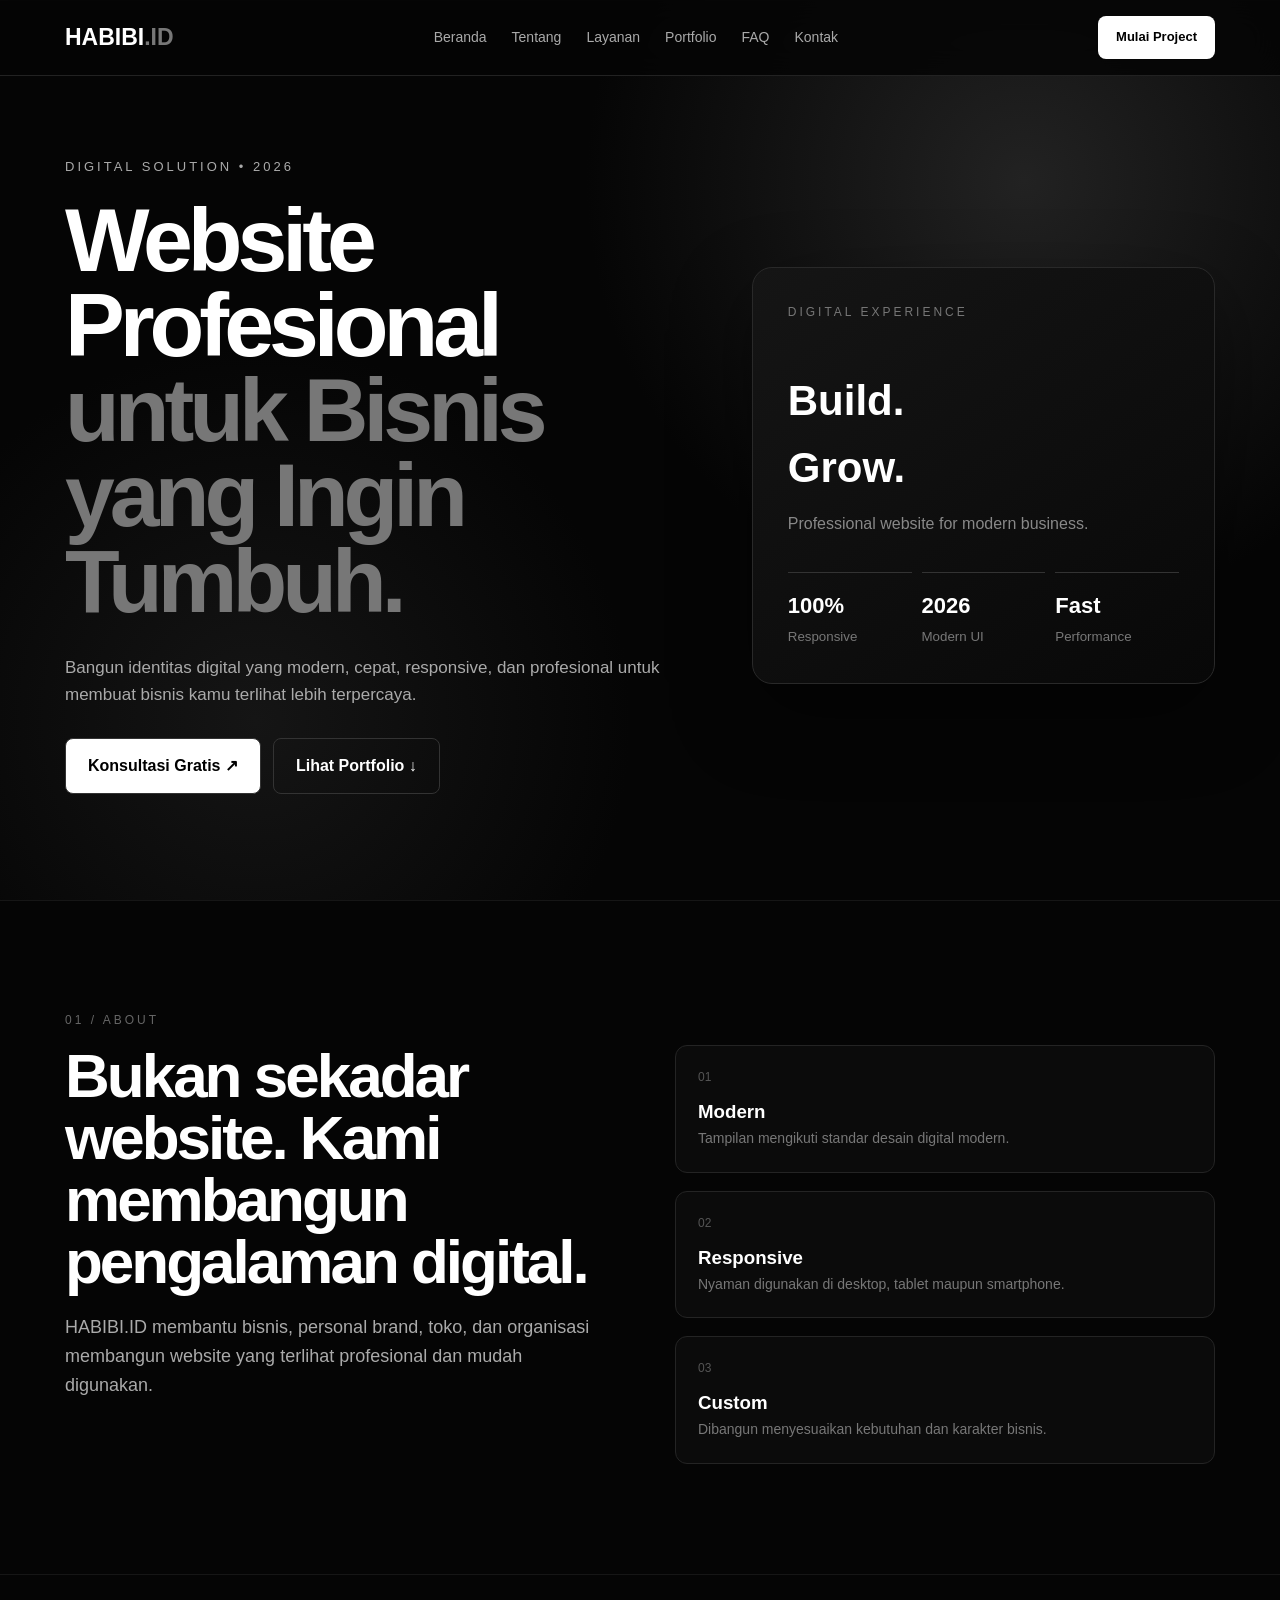
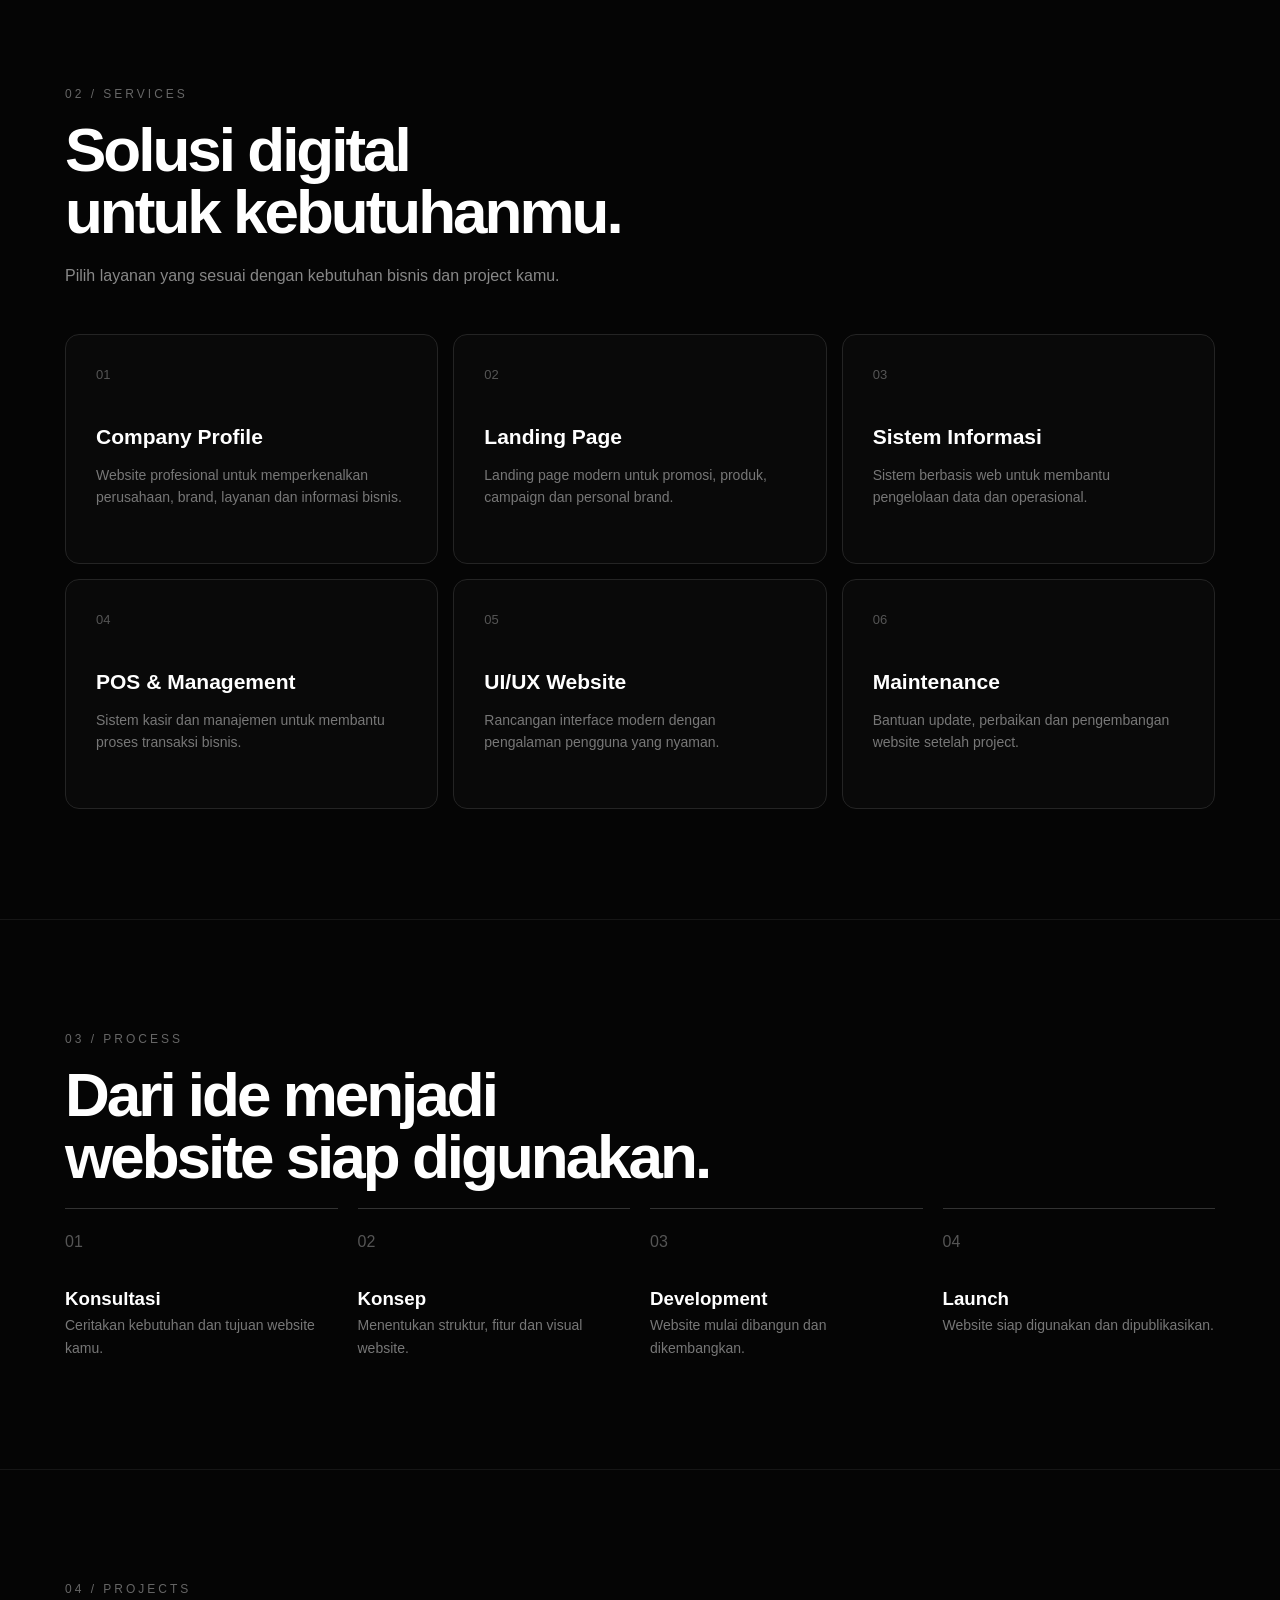
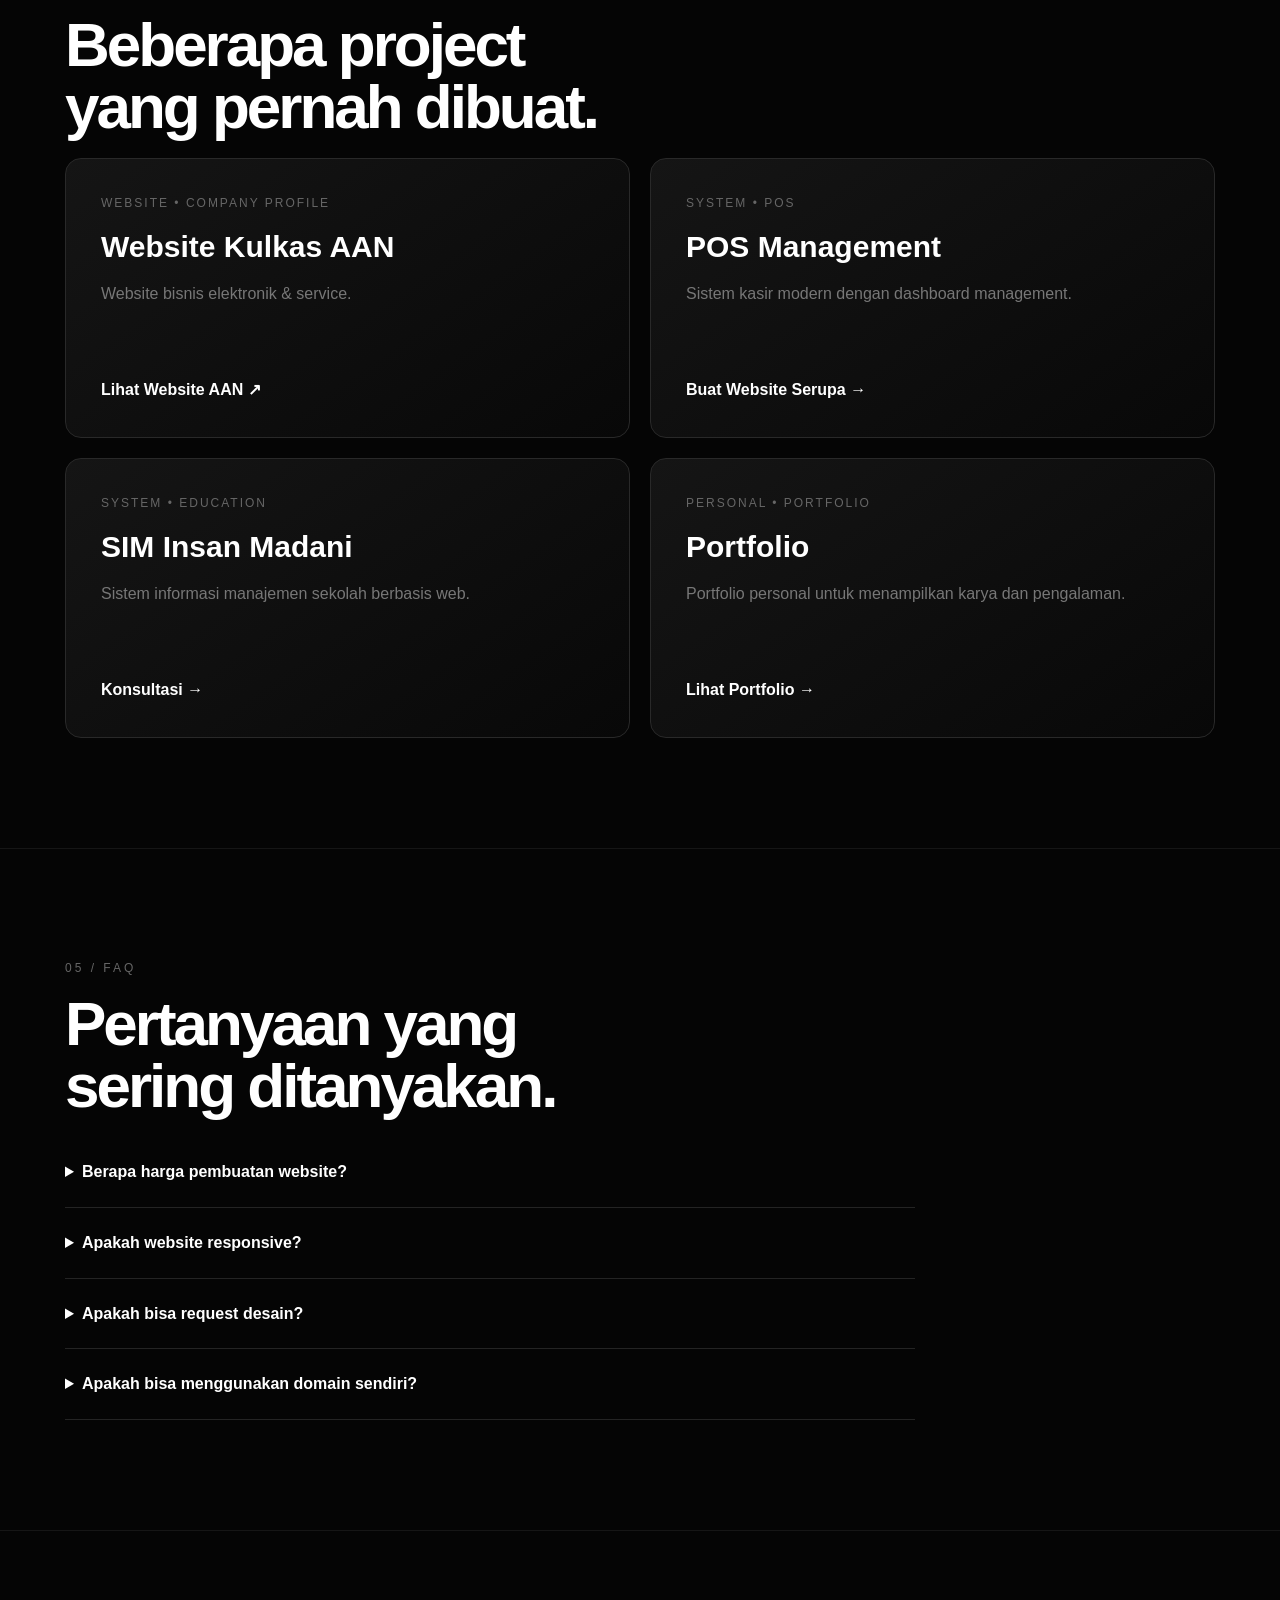
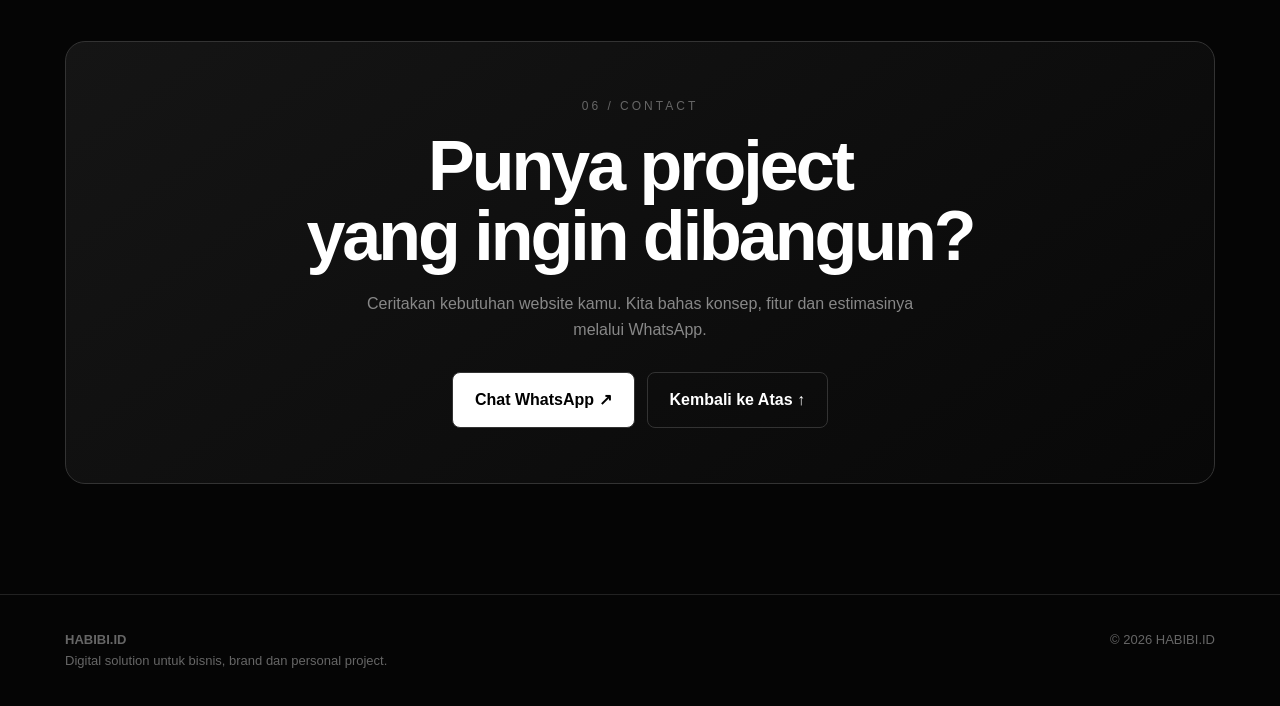
==== index.html @ 014b08f3 "Add HABIBI.ID website" ====
<!DOCTYPE html>
<html lang="id">
<head>
<meta charset="UTF-8">
<meta name="viewport" content="width=device-width, initial-scale=1.0">
<title>HABIBI.ID — Digital Solution</title>

<style>
*{margin:0;padding:0;box-sizing:border-box}
html{scroll-behavior:smooth}
body{
    font-family:Arial,Helvetica,sans-serif;
    background:#050505;
    color:#fff;
    line-height:1.6;
}
a{text-decoration:none;color:inherit}
.container{width:min(1150px,92%);margin:auto}

header{
    position:fixed;
    top:0;
    left:0;
    width:100%;
    z-index:1000;
    background:rgba(5,5,5,.88);
    backdrop-filter:blur(15px);
    border-bottom:1px solid #222;
}
nav{
    min-height:75px;
    display:flex;
    align-items:center;
    justify-content:space-between;
}
.logo{
    font-size:23px;
    font-weight:800;
}
.logo span{color:#777}

.nav-links{
    display:flex;
    gap:25px;
    list-style:none;
    font-size:14px;
}
.nav-links a{color:#aaa}
.nav-links a:hover{color:#fff}

.nav-button{
    background:#fff;
    color:#000;
    padding:11px 18px;
    border-radius:8px;
    font-size:13px;
    font-weight:bold;
}

.hero{
    min-height:100vh;
    display:flex;
    align-items:center;
    padding:120px 0 70px;
    background:
    radial-gradient(circle at 80% 20%,#222,transparent 35%),
    radial-gradient(circle at 20% 80%,#151515,transparent 30%),
    #050505;
}

.hero-grid{
    display:grid;
    grid-template-columns:1.15fr .85fr;
    gap:60px;
    align-items:center;
}

.eyebrow{
    color:#aaa;
    font-size:13px;
    letter-spacing:3px;
    margin-bottom:20px;
}

h1{
    font-size:clamp(48px,7vw,90px);
    line-height:.95;
    letter-spacing:-5px;
    margin-bottom:30px;
}
h1 span{display:block;color:#777}

.hero-text{
    max-width:620px;
    color:#aaa;
    font-size:17px;
    margin-bottom:30px;
}

.buttons{
    display:flex;
    gap:12px;
    flex-wrap:wrap;
}

.btn{
    display:inline-block;
    padding:14px 22px;
    border:1px solid #333;
    border-radius:8px;
    font-weight:600;
}
.btn-primary{
    background:#fff;
    color:#000;
}
.btn:hover{border-color:#777}

.hero-card{
    border:1px solid #292929;
    border-radius:20px;
    padding:35px;
    background:linear-gradient(145deg,#151515,#080808);
    box-shadow:0 30px 80px rgba(0,0,0,.45);
}

.card-top{
    color:#777;
    font-size:12px;
    letter-spacing:3px;
    margin-bottom:45px;
}
.card-title{
    font-size:42px;
    font-weight:800;
}
.card-subtitle{
    color:#888;
    margin:10px 0 35px;
}

.stats{
    display:grid;
    grid-template-columns:repeat(3,1fr);
    gap:10px;
}
.stat{
    border-top:1px solid #333;
    padding-top:15px;
}
.stat strong{
    display:block;
    font-size:22px;
}
.stat small{color:#777}

section{
    padding:110px 0;
    border-top:1px solid #161616;
}

.section-label{
    color:#666;
    font-size:12px;
    letter-spacing:3px;
    margin-bottom:15px;
}
.section-title{
    font-size:clamp(36px,5vw,62px);
    line-height:1;
    letter-spacing:-3px;
    margin-bottom:20px;
}
.section-desc{
    color:#888;
    max-width:680px;
    margin-bottom:45px;
}

.about-grid{
    display:grid;
    grid-template-columns:1fr 1fr;
    gap:70px;
}
.about-text{
    color:#aaa;
    font-size:18px;
}

.features{
    display:grid;
    gap:18px;
}
.feature{
    border:1px solid #242424;
    border-radius:12px;
    padding:22px;
    background:#0b0b0b;
}
.feature-number{
    color:#555;
    font-size:12px;
    margin-bottom:10px;
}
.feature p{
    color:#777;
    font-size:14px;
}

.services-grid{
    display:grid;
    grid-template-columns:repeat(3,1fr);
    gap:15px;
}
.service{
    border:1px solid #242424;
    padding:30px;
    min-height:230px;
    border-radius:14px;
    background:#090909;
}
.service-number{
    color:#555;
    font-size:13px;
    margin-bottom:35px;
}
.service h3{
    font-size:21px;
    margin-bottom:10px;
}
.service p{
    color:#777;
    font-size:14px;
}

.process{
    display:grid;
    grid-template-columns:repeat(4,1fr);
    gap:20px;
}
.process-item{
    border-top:1px solid #333;
    padding-top:20px;
}
.process-number{
    color:#555;
    margin-bottom:30px;
}
.process-item p{
    color:#777;
    font-size:14px;
}

.projects{
    display:grid;
    grid-template-columns:repeat(2,1fr);
    gap:20px;
}
.project{
    min-height:280px;
    padding:35px;
    border:1px solid #292929;
    border-radius:16px;
    background:linear-gradient(145deg,#151515,#080808);
    display:flex;
    flex-direction:column;
    justify-content:space-between;
}
.project-type{
    color:#666;
    font-size:12px;
    letter-spacing:2px;
}
.project h3{
    font-size:30px;
    margin:10px 0;
}
.project p{color:#777}
.project-link{
    margin-top:20px;
    font-weight:bold;
}

.faq{
    max-width:850px;
}
details{
    border-bottom:1px solid #242424;
    padding:22px 0;
}
summary{
    cursor:pointer;
    font-weight:bold;
}
details p{
    color:#777;
    padding-top:15px;
}

.contact-box{
    padding:55px;
    border-radius:20px;
    border:1px solid #333;
    background:linear-gradient(145deg,#151515,#080808);
    text-align:center;
}
.contact-box h2{
    font-size:clamp(38px,6vw,70px);
    line-height:1;
    letter-spacing:-3px;
    margin-bottom:20px;
}
.contact-box p{
    color:#888;
    max-width:600px;
    margin:0 auto 30px;
}

footer{
    border-top:1px solid #222;
    padding:35px 0;
    color:#666;
    font-size:13px;
}
.footer-content{
    display:flex;
    justify-content:space-between;
    gap:20px;
}

@media(max-width:850px){
    .nav-links{display:none}
    .hero-grid,.about-grid{grid-template-columns:1fr}
    .services-grid{grid-template-columns:1fr 1fr}
    .process{grid-template-columns:1fr 1fr}
    .projects{grid-template-columns:1fr}
}

@media(max-width:550px){
    .nav-button{display:none}
    .hero{padding-top:100px}
    section{padding:80px 0}
    .services-grid,.process{grid-template-columns:1fr}
    .stats{grid-template-columns:1fr;gap:20px}
    .contact-box{padding:28px}
}
</style>
</head>

<body>

<header>
<div class="container">
<nav>

<a href="#home" class="logo">HABIBI<span>.ID</span></a>

<ul class="nav-links">
<li><a href="#home">Beranda</a></li>
<li><a href="#about">Tentang</a></li>
<li><a href="#services">Layanan</a></li>
<li><a href="#projects">Portfolio</a></li>
<li><a href="#faq">FAQ</a></li>
<li><a href="#contact">Kontak</a></li>
</ul>

<a href="#contact" class="nav-button">Mulai Project</a>

</nav>
</div>
</header>

<main>

<section class="hero" id="home">
<div class="container hero-grid">

<div>

<div class="eyebrow">DIGITAL SOLUTION • 2026</div>

<h1>
Website Profesional
<span>untuk Bisnis yang Ingin Tumbuh.</span>
</h1>

<p class="hero-text">
Bangun identitas digital yang modern, cepat, responsive,
dan profesional untuk membuat bisnis kamu terlihat lebih terpercaya.
</p>

<div class="buttons">
<a class="btn btn-primary" href="#contact">Konsultasi Gratis ↗</a>
<a class="btn" href="#projects">Lihat Portfolio ↓</a>
</div>

</div>

<div class="hero-card">

<div class="card-top">DIGITAL EXPERIENCE</div>

<div class="card-title">Build.<br>Grow.</div>

<div class="card-subtitle">
Professional website for modern business.
</div>

<div class="stats">

<div class="stat">
<strong>100%</strong>
<small>Responsive</small>
</div>

<div class="stat">
<strong>2026</strong>
<small>Modern UI</small>
</div>

<div class="stat">
<strong>Fast</strong>
<small>Performance</small>
</div>

</div>
</div>

</div>
</section>

<section id="about">
<div class="container">

<div class="section-label">01 / ABOUT</div>

<div class="about-grid">

<div>
<h2 class="section-title">
Bukan sekadar website.
Kami membangun pengalaman digital.
</h2>

<p class="about-text">
HABIBI.ID membantu bisnis, personal brand, toko,
dan organisasi membangun website yang terlihat
profesional dan mudah digunakan.
</p>
</div>

<div class="features">

<div class="feature">
<div class="feature-number">01</div>
<h3>Modern</h3>
<p>Tampilan mengikuti standar desain digital modern.</p>
</div>

<div class="feature">
<div class="feature-number">02</div>
<h3>Responsive</h3>
<p>Nyaman digunakan di desktop, tablet maupun smartphone.</p>
</div>

<div class="feature">
<div class="feature-number">03</div>
<h3>Custom</h3>
<p>Dibangun menyesuaikan kebutuhan dan karakter bisnis.</p>
</div>

</div>
</div>
</div>
</section>

<section id="services">
<div class="container">

<div class="section-label">02 / SERVICES</div>

<h2 class="section-title">
Solusi digital<br>untuk kebutuhanmu.
</h2>

<p class="section-desc">
Pilih layanan yang sesuai dengan kebutuhan bisnis dan project kamu.
</p>

<div class="services-grid">

<div class="service">
<div class="service-number">01</div>
<h3>Company Profile</h3>
<p>Website profesional untuk memperkenalkan perusahaan, brand, layanan dan informasi bisnis.</p>
</div>

<div class="service">
<div class="service-number">02</div>
<h3>Landing Page</h3>
<p>Landing page modern untuk promosi, produk, campaign dan personal brand.</p>
</div>

<div class="service">
<div class="service-number">03</div>
<h3>Sistem Informasi</h3>
<p>Sistem berbasis web untuk membantu pengelolaan data dan operasional.</p>
</div>

<div class="service">
<div class="service-number">04</div>
<h3>POS & Management</h3>
<p>Sistem kasir dan manajemen untuk membantu proses transaksi bisnis.</p>
</div>

<div class="service">
<div class="service-number">05</div>
<h3>UI/UX Website</h3>
<p>Rancangan interface modern dengan pengalaman pengguna yang nyaman.</p>
</div>

<div class="service">
<div class="service-number">06</div>
<h3>Maintenance</h3>
<p>Bantuan update, perbaikan dan pengembangan website setelah project.</p>
</div>

</div>
</div>
</section>

<section>
<div class="container">

<div class="section-label">03 / PROCESS</div>

<h2 class="section-title">
Dari ide menjadi<br>website siap digunakan.
</h2>

<div class="process">

<div class="process-item">
<div class="process-number">01</div>
<h3>Konsultasi</h3>
<p>Ceritakan kebutuhan dan tujuan website kamu.</p>
</div>

<div class="process-item">
<div class="process-number">02</div>
<h3>Konsep</h3>
<p>Menentukan struktur, fitur dan visual website.</p>
</div>

<div class="process-item">
<div class="process-number">03</div>
<h3>Development</h3>
<p>Website mulai dibangun dan dikembangkan.</p>
</div>

<div class="process-item">
<div class="process-number">04</div>
<h3>Launch</h3>
<p>Website siap digunakan dan dipublikasikan.</p>
</div>

</div>
</div>
</section>

<section id="projects">
<div class="container">

<div class="section-label">04 / PROJECTS</div>

<h2 class="section-title">
Beberapa project<br>yang pernah dibuat.
</h2>

<div class="projects">

<div class="project">
<div>
<div class="project-type">WEBSITE • COMPANY PROFILE</div>
<h3>Website Kulkas AAN</h3>
<p>Website bisnis elektronik & service.</p>
</div>

<a href="https://website-kulkas-aan.vercel.app/" target="_blank" class="project-link">
Lihat Website AAN ↗
</a>
</div>

<div class="project">
<div>
<div class="project-type">SYSTEM • POS</div>
<h3>POS Management</h3>
<p>Sistem kasir modern dengan dashboard management.</p>
</div>

<a href="#contact" class="project-link">
Buat Website Serupa →
</a>
</div>

<div class="project">
<div>
<div class="project-type">SYSTEM • EDUCATION</div>
<h3>SIM Insan Madani</h3>
<p>Sistem informasi manajemen sekolah berbasis web.</p>
</div>

<a href="#contact" class="project-link">
Konsultasi →
</a>
</div>

<div class="project">
<div>
<div class="project-type">PERSONAL • PORTFOLIO</div>
<h3>Portfolio</h3>
<p>Portfolio personal untuk menampilkan karya dan pengalaman.</p>
</div>

<a href="#contact" class="project-link">
Lihat Portfolio →
</a>
</div>

</div>
</div>
</section>

<section id="faq">
<div class="container">

<div class="section-label">05 / FAQ</div>

<h2 class="section-title">
Pertanyaan yang<br>sering ditanyakan.
</h2>

<div class="faq">

<details>
<summary>Berapa harga pembuatan website?</summary>
<p>Harga dapat disesuaikan dengan fitur dan kebutuhan project.</p>
</details>

<details>
<summary>Apakah website responsive?</summary>
<p>Ya. Website dibuat agar nyaman digunakan di desktop, tablet dan smartphone.</p>
</details>

<details>
<summary>Apakah bisa request desain?</summary>
<p>Bisa. Desain dapat disesuaikan dengan kebutuhan bisnis dan brand.</p>
</details>

<details>
<summary>Apakah bisa menggunakan domain sendiri?</summary>
<p>Bisa menggunakan domain seperti .com, .id, .co.id dan lainnya.</p>
</details>

</div>
</div>
</section>

<section id="contact">
<div class="container">

<div class="contact-box">

<div class="section-label">06 / CONTACT</div>

<h2>
Punya project<br>yang ingin dibangun?
</h2>

<p>
Ceritakan kebutuhan website kamu.
Kita bahas konsep, fitur dan estimasinya melalui WhatsApp.
</p>

<div class="buttons" style="justify-content:center">

<a
class="btn btn-primary"
href="https://wa.me/6281934704296?text=Halo%20HABIBI.ID,%20saya%20ingin%20konsultasi%20mengenai%20project%20website."
target="_blank">
Chat WhatsApp ↗
</a>

<a class="btn" href="#home">
Kembali ke Atas ↑
</a>

</div>

</div>
</div>
</section>

</main>

<footer>
<div class="container footer-content">

<div>
<strong>HABIBI.ID</strong><br>
Digital solution untuk bisnis, brand dan personal project.
</div>

<div>
© 2026 HABIBI.ID
</div>

</div>
</footer>

</body>
</html>
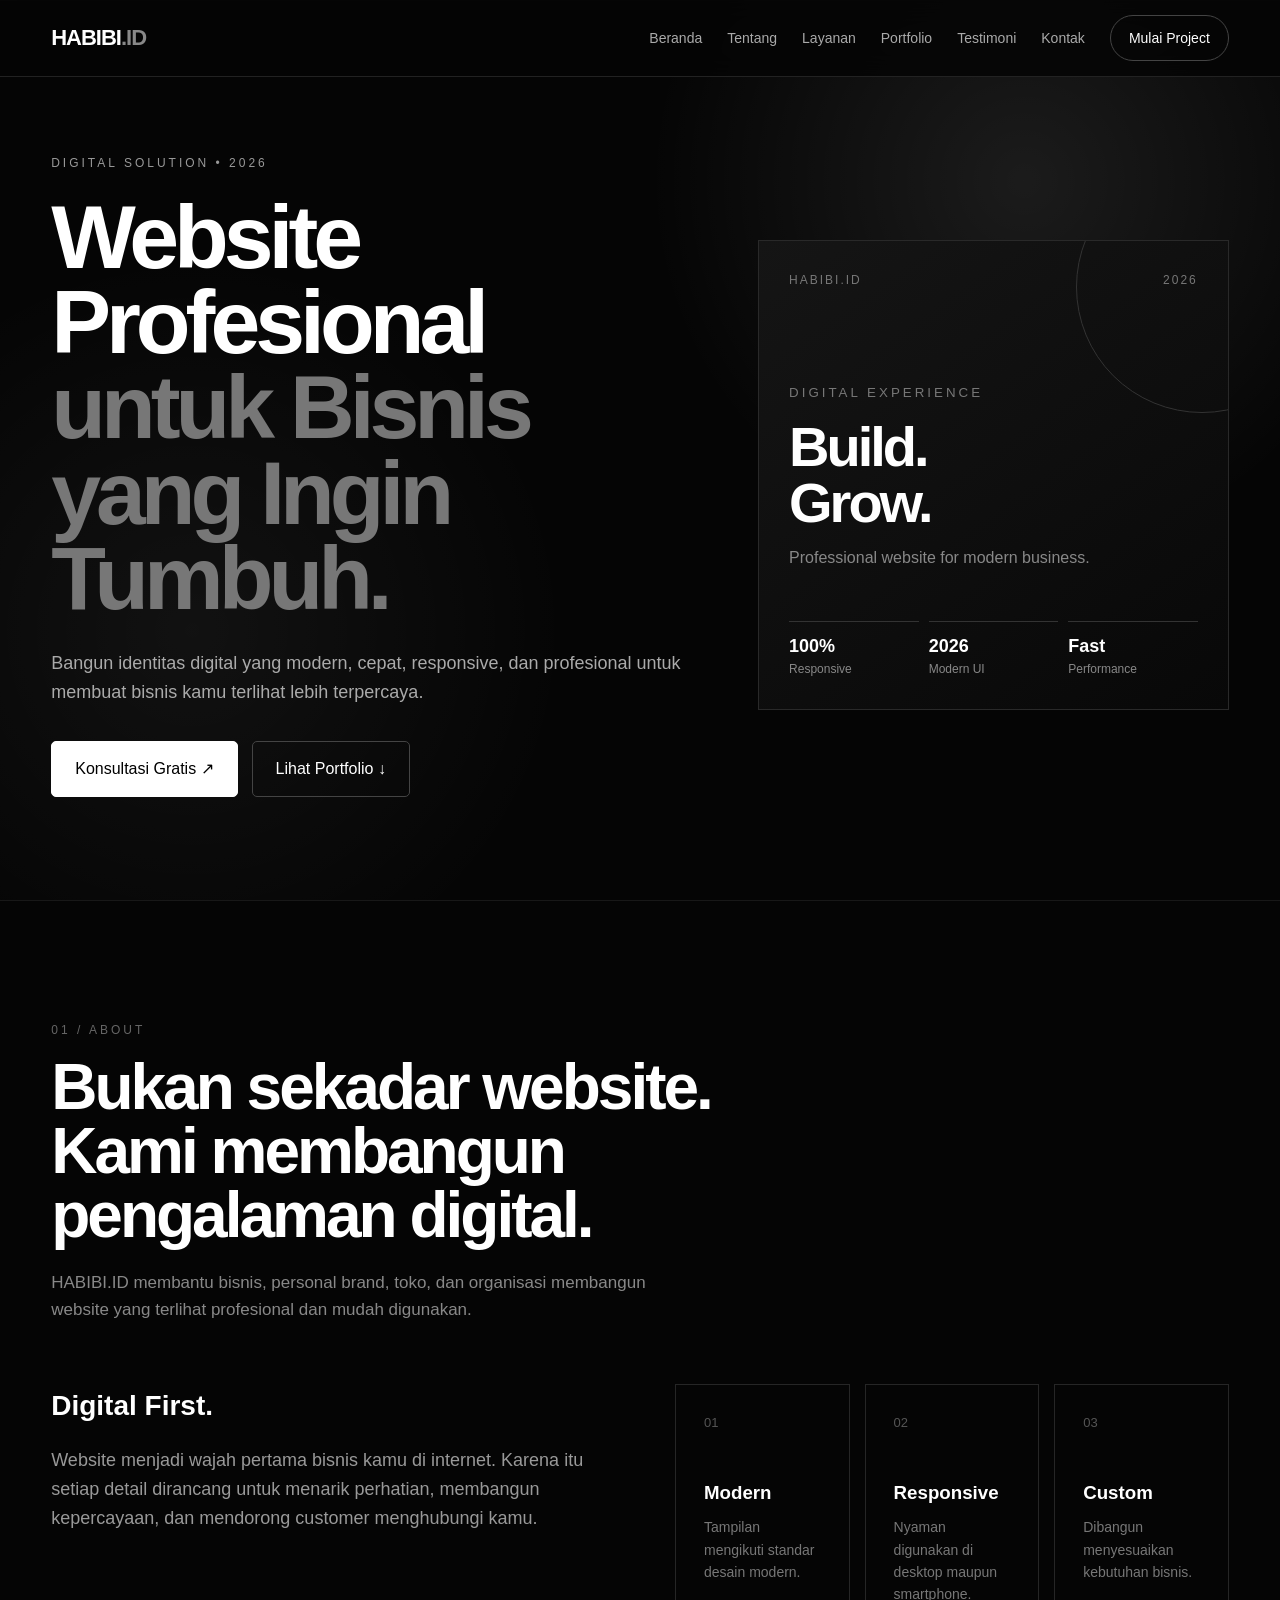
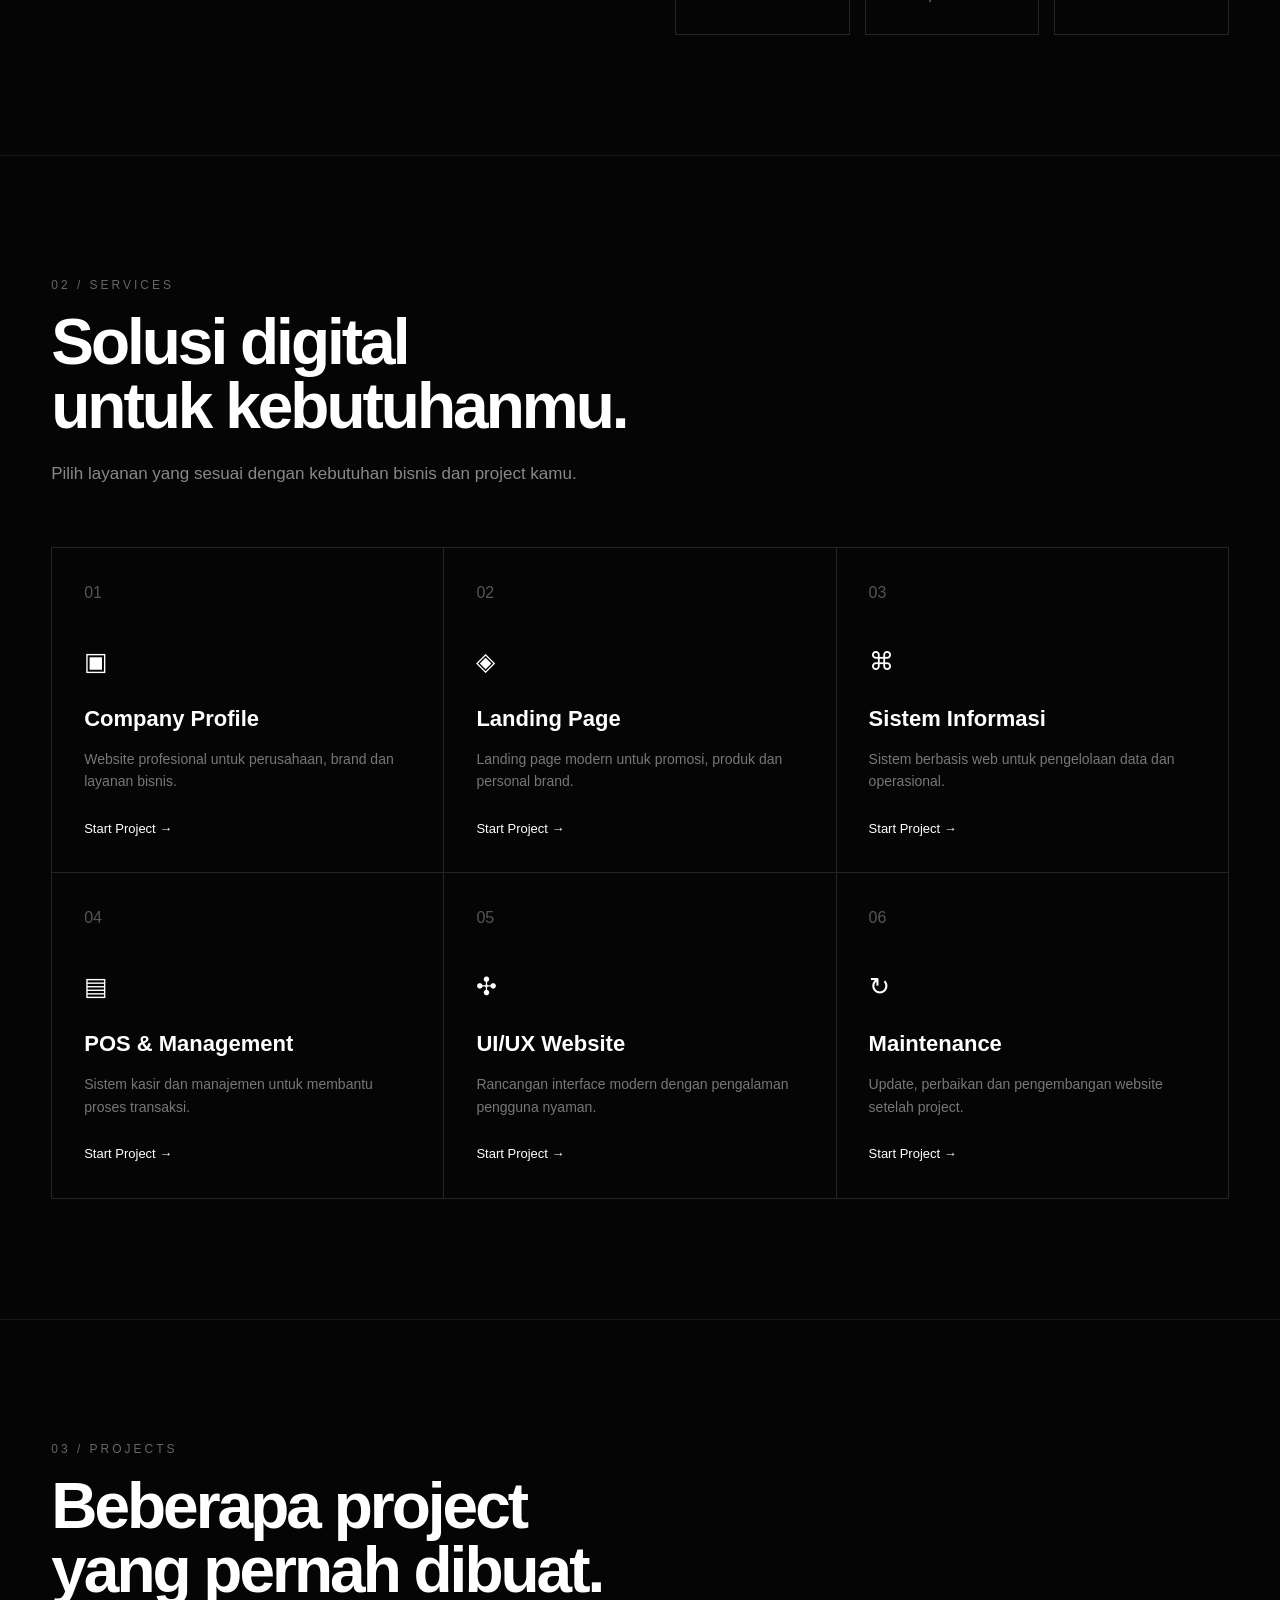
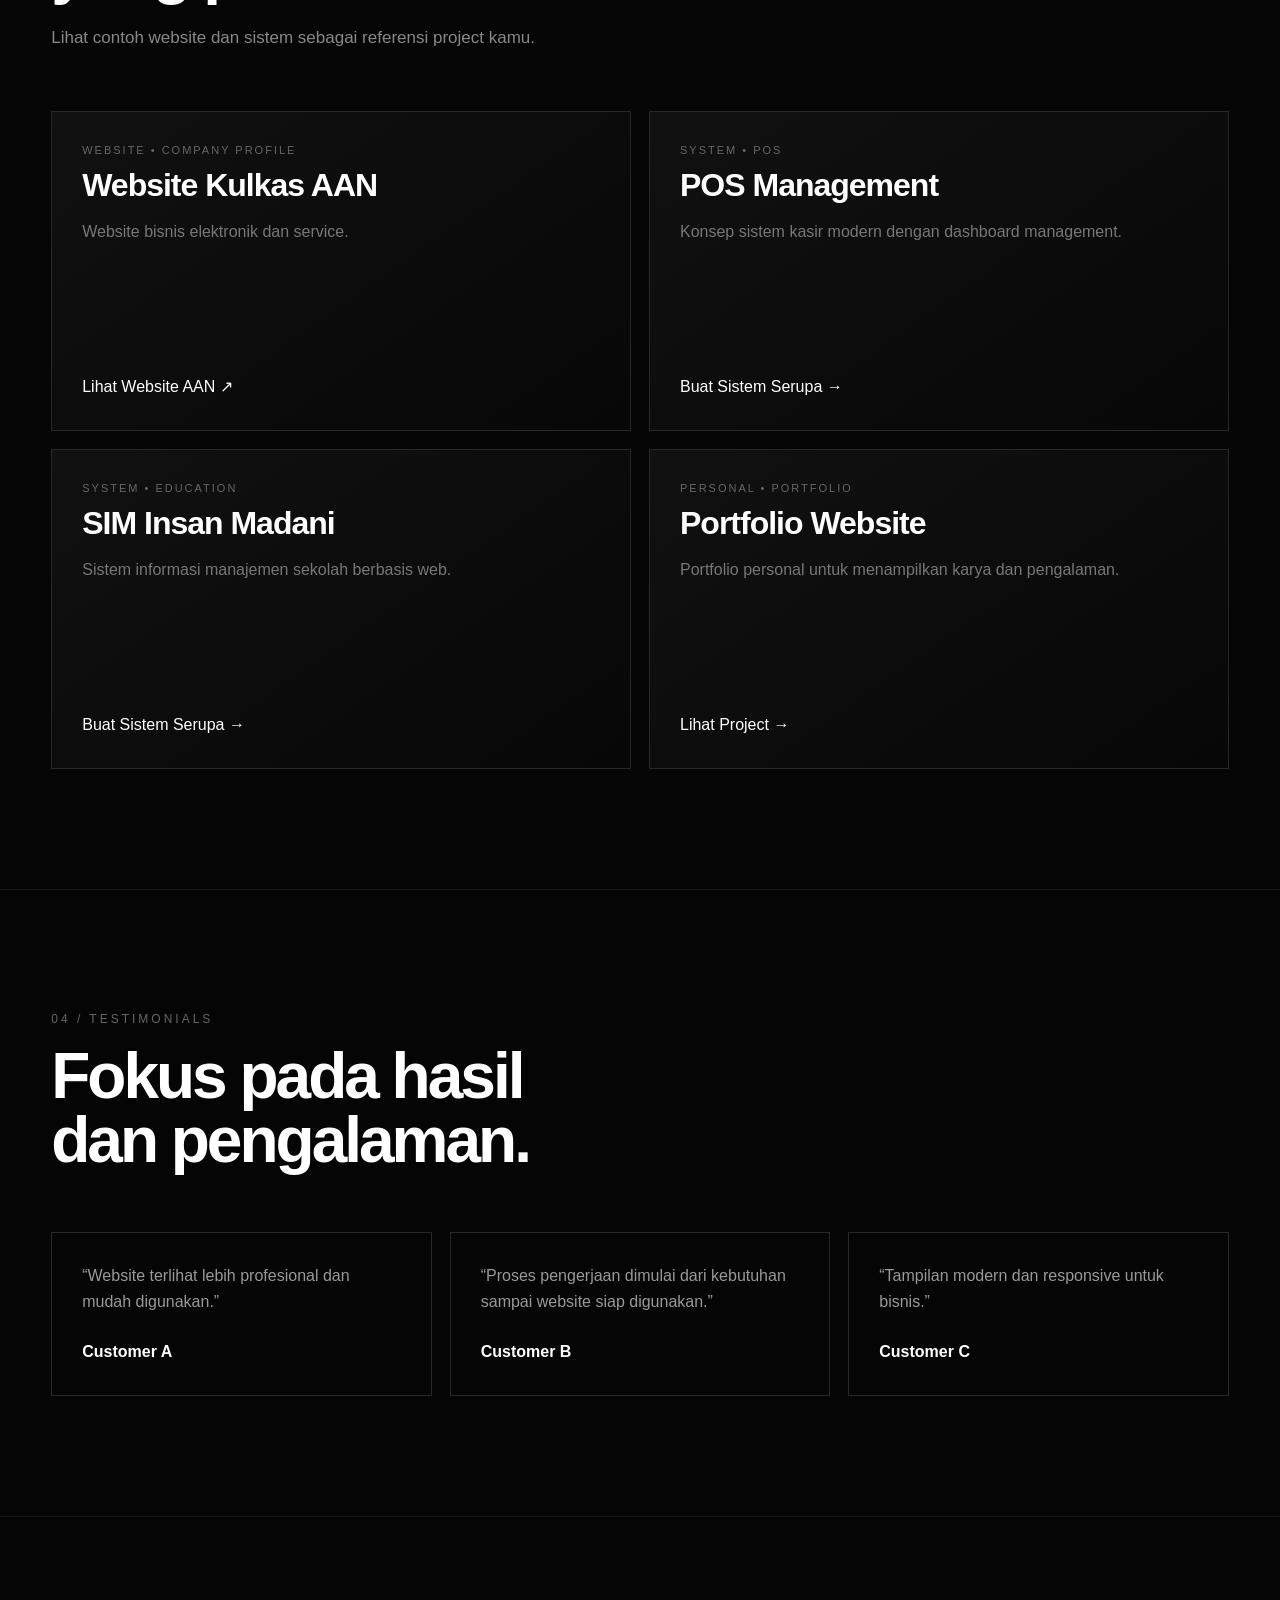
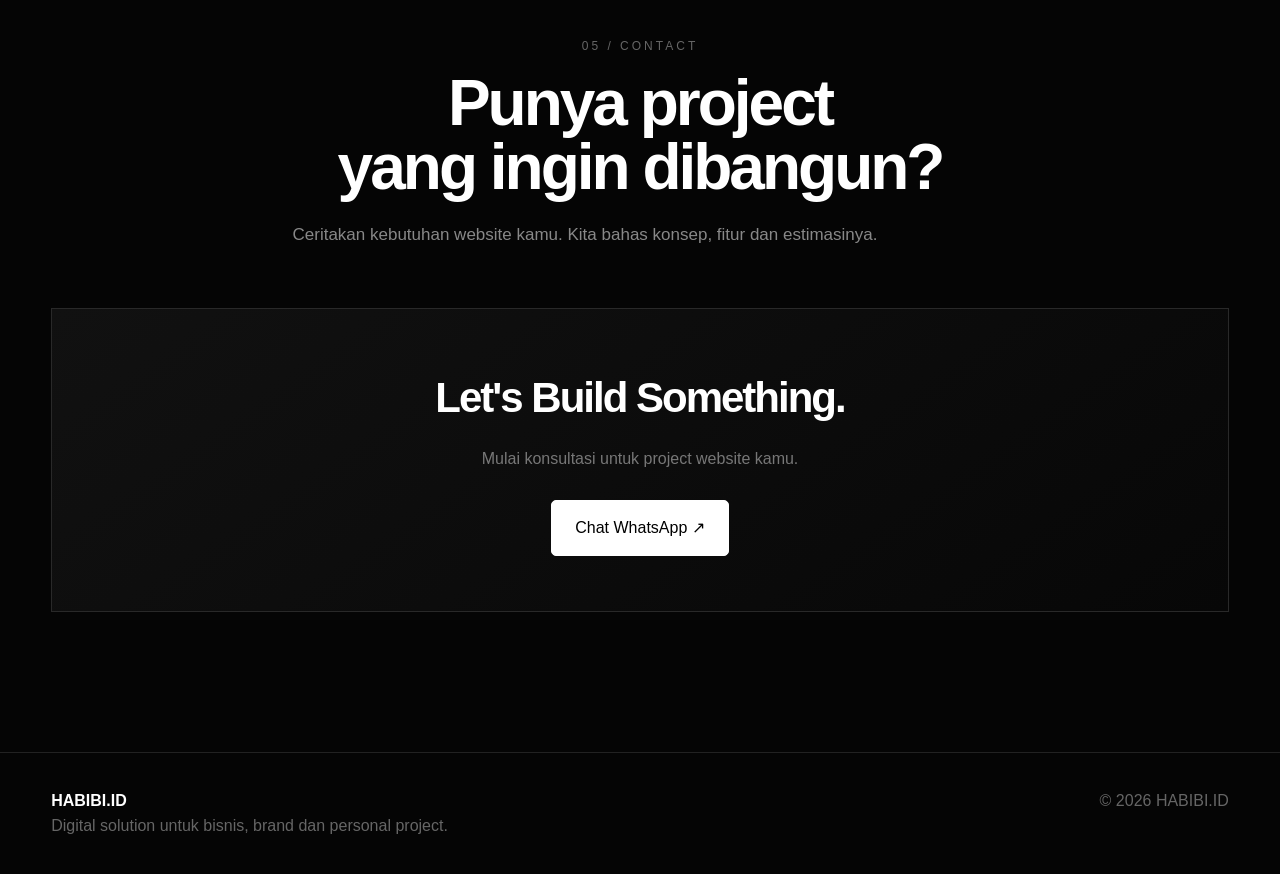
==== commit a481d039: "Rebuild HABIBI.ID website" ====
--- a/index.html
+++ b/index.html
@@ -3,178 +3,272 @@
 <head>
 <meta charset="UTF-8">
 <meta name="viewport" content="width=device-width, initial-scale=1.0">
+<meta name="description" content="HABIBI.ID - Digital Solution untuk bisnis, brand, toko dan personal project.">
 <title>HABIBI.ID — Digital Solution</title>
 
 <style>
-*{margin:0;padding:0;box-sizing:border-box}
-html{scroll-behavior:smooth}
+*{
+    margin:0;
+    padding:0;
+    box-sizing:border-box;
+}
+
+html{
+    scroll-behavior:smooth;
+}
+
 body{
     font-family:Arial,Helvetica,sans-serif;
     background:#050505;
     color:#fff;
     line-height:1.6;
-}
-a{text-decoration:none;color:inherit}
-.container{width:min(1150px,92%);margin:auto}
+    overflow-x:hidden;
+}
+
+a{
+    color:inherit;
+    text-decoration:none;
+}
+
+button{
+    font:inherit;
+}
+
+.container{
+    width:min(1180px,92%);
+    margin:auto;
+}
 
 header{
     position:fixed;
     top:0;
     left:0;
-    width:100%;
+    right:0;
     z-index:1000;
     background:rgba(5,5,5,.88);
-    backdrop-filter:blur(15px);
     border-bottom:1px solid #222;
-}
-nav{
-    min-height:75px;
+    backdrop-filter:blur(14px);
+}
+
+.navbar{
+    min-height:76px;
     display:flex;
     align-items:center;
     justify-content:space-between;
-}
+    gap:30px;
+}
+
 .logo{
-    font-size:23px;
-    font-weight:800;
-}
-.logo span{color:#777}
-
-.nav-links{
+    font-size:22px;
+    font-weight:900;
+    letter-spacing:-1px;
+}
+
+.logo span{
+    color:#888;
+}
+
+.nav{
     display:flex;
+    align-items:center;
     gap:25px;
-    list-style:none;
     font-size:14px;
 }
-.nav-links a{color:#aaa}
-.nav-links a:hover{color:#fff}
+
+.nav a{
+    color:#aaa;
+    transition:.25s;
+}
+
+.nav a:hover{
+    color:#fff;
+}
 
 .nav-button{
-    background:#fff;
-    color:#000;
     padding:11px 18px;
-    border-radius:8px;
-    font-size:13px;
-    font-weight:bold;
+    border:1px solid #444;
+    border-radius:30px;
+    color:#fff !important;
 }
 
 .hero{
     min-height:100vh;
     display:flex;
     align-items:center;
-    padding:120px 0 70px;
+    padding:130px 0 80px;
     background:
-    radial-gradient(circle at 80% 20%,#222,transparent 35%),
-    radial-gradient(circle at 20% 80%,#151515,transparent 30%),
-    #050505;
+        radial-gradient(circle at 80% 20%,rgba(255,255,255,.09),transparent 30%),
+        radial-gradient(circle at 15% 70%,rgba(255,255,255,.05),transparent 30%),
+        #050505;
 }
 
 .hero-grid{
     display:grid;
     grid-template-columns:1.15fr .85fr;
-    gap:60px;
+    gap:70px;
     align-items:center;
 }
 
-.eyebrow{
-    color:#aaa;
-    font-size:13px;
+.label{
+    color:#999;
+    font-size:12px;
     letter-spacing:3px;
-    margin-bottom:20px;
-}
-
-h1{
-    font-size:clamp(48px,7vw,90px);
+    margin-bottom:22px;
+    text-transform:uppercase;
+}
+
+.hero h1{
+    font-size:clamp(48px,7vw,92px);
     line-height:.95;
     letter-spacing:-5px;
-    margin-bottom:30px;
-}
-h1 span{display:block;color:#777}
+    max-width:850px;
+    margin-bottom:28px;
+}
+
+.hero h1 span{
+    color:#777;
+}
 
 .hero-text{
-    max-width:620px;
     color:#aaa;
-    font-size:17px;
-    margin-bottom:30px;
-}
-
-.buttons{
+    font-size:18px;
+    max-width:650px;
+    margin-bottom:35px;
+}
+
+.actions{
     display:flex;
-    gap:12px;
+    gap:14px;
     flex-wrap:wrap;
 }
 
 .btn{
-    display:inline-block;
-    padding:14px 22px;
-    border:1px solid #333;
-    border-radius:8px;
-    font-weight:600;
-}
+    display:inline-flex;
+    align-items:center;
+    justify-content:center;
+    padding:14px 23px;
+    border-radius:5px;
+    border:1px solid #444;
+    transition:.25s;
+}
+
 .btn-primary{
     background:#fff;
     color:#000;
-}
-.btn:hover{border-color:#777}
+    border-color:#fff;
+}
+
+.btn-primary:hover{
+    transform:translateY(-2px);
+}
+
+.btn-secondary:hover{
+    background:#151515;
+}
 
 .hero-card{
     border:1px solid #292929;
-    border-radius:20px;
-    padding:35px;
     background:linear-gradient(145deg,#151515,#080808);
-    box-shadow:0 30px 80px rgba(0,0,0,.45);
+    min-height:470px;
+    padding:30px;
+    position:relative;
+    overflow:hidden;
+}
+
+.hero-card:before{
+    content:"";
+    position:absolute;
+    width:250px;
+    height:250px;
+    border:1px solid #333;
+    border-radius:50%;
+    right:-100px;
+    top:-80px;
 }
 
 .card-top{
+    display:flex;
+    justify-content:space-between;
     color:#777;
     font-size:12px;
+    letter-spacing:2px;
+}
+
+.card-center{
+    position:absolute;
+    left:30px;
+    right:30px;
+    top:50%;
+    transform:translateY(-50%);
+}
+
+.card-center small{
+    color:#777;
     letter-spacing:3px;
-    margin-bottom:45px;
-}
-.card-title{
-    font-size:42px;
-    font-weight:800;
-}
-.card-subtitle{
+}
+
+.card-center h2{
+    font-size:56px;
+    line-height:1;
+    margin:14px 0;
+    letter-spacing:-3px;
+}
+
+.card-center p{
     color:#888;
-    margin:10px 0 35px;
-}
-
-.stats{
+}
+
+.card-bottom{
+    position:absolute;
+    left:30px;
+    right:30px;
+    bottom:30px;
     display:grid;
     grid-template-columns:repeat(3,1fr);
     gap:10px;
 }
-.stat{
+
+.mini{
     border-top:1px solid #333;
-    padding-top:15px;
-}
-.stat strong{
+    padding-top:10px;
+    color:#888;
+    font-size:12px;
+}
+
+.mini strong{
     display:block;
-    font-size:22px;
-}
-.stat small{color:#777}
+    color:#fff;
+    font-size:18px;
+}
 
 section{
-    padding:110px 0;
-    border-top:1px solid #161616;
-}
-
-.section-label{
+    padding:120px 0;
+    border-top:1px solid #181818;
+}
+
+.section-head{
+    max-width:760px;
+    margin-bottom:60px;
+}
+
+.section-number{
     color:#666;
     font-size:12px;
     letter-spacing:3px;
     margin-bottom:15px;
 }
+
 .section-title{
-    font-size:clamp(36px,5vw,62px);
+    font-size:clamp(38px,5vw,65px);
     line-height:1;
     letter-spacing:-3px;
-    margin-bottom:20px;
-}
+    margin-bottom:22px;
+}
+
 .section-desc{
     color:#888;
-    max-width:680px;
-    margin-bottom:45px;
+    font-size:17px;
+    max-width:650px;
 }
 
 .about-grid{
@@ -182,167 +276,283 @@
     grid-template-columns:1fr 1fr;
     gap:70px;
 }
+
 .about-text{
-    color:#aaa;
+    color:#999;
     font-size:18px;
+}
+
+.about-text h3{
+    color:#fff;
+    font-size:28px;
+    margin-bottom:18px;
 }
 
 .features{
     display:grid;
-    gap:18px;
-}
+    grid-template-columns:repeat(3,1fr);
+    gap:15px;
+}
+
 .feature{
-    border:1px solid #242424;
-    border-radius:12px;
-    padding:22px;
-    background:#0b0b0b;
-}
+    border:1px solid #262626;
+    padding:28px;
+    min-height:190px;
+}
+
 .feature-number{
     color:#555;
-    font-size:12px;
-    margin-bottom:10px;
-}
+    font-size:13px;
+    margin-bottom:45px;
+}
+
+.feature h3{
+    margin-bottom:8px;
+}
+
 .feature p{
     color:#777;
     font-size:14px;
 }
 
-.services-grid{
+.services{
     display:grid;
     grid-template-columns:repeat(3,1fr);
-    gap:15px;
-}
+    border-top:1px solid #252525;
+    border-left:1px solid #252525;
+}
+
 .service{
-    border:1px solid #242424;
-    padding:30px;
-    min-height:230px;
-    border-radius:14px;
-    background:#090909;
-}
+    padding:32px;
+    min-height:270px;
+    border-right:1px solid #252525;
+    border-bottom:1px solid #252525;
+    transition:.25s;
+}
+
+.service:hover{
+    background:#101010;
+}
+
 .service-number{
     color:#555;
-    font-size:13px;
     margin-bottom:35px;
 }
+
+.service-icon{
+    font-size:25px;
+    margin-bottom:20px;
+}
+
 .service h3{
-    font-size:21px;
-    margin-bottom:10px;
-}
+    font-size:22px;
+    margin-bottom:12px;
+}
+
 .service p{
     color:#777;
     font-size:14px;
+    margin-bottom:22px;
+}
+
+.service a{
+    color:#fff;
+    font-size:13px;
+}
+
+.projects{
+    display:grid;
+    grid-template-columns:repeat(2,1fr);
+    gap:18px;
+}
+
+.project{
+    min-height:320px;
+    border:1px solid #282828;
+    padding:30px;
+    display:flex;
+    flex-direction:column;
+    justify-content:space-between;
+    background:linear-gradient(145deg,#111,#070707);
+}
+
+.project-tag{
+    color:#666;
+    font-size:11px;
+    letter-spacing:2px;
+}
+
+.project h3{
+    font-size:32px;
+    letter-spacing:-1px;
+}
+
+.project p{
+    color:#777;
+    margin-top:8px;
+}
+
+.project a{
+    display:inline-block;
+    margin-top:25px;
+    color:#fff;
 }
 
 .process{
     display:grid;
     grid-template-columns:repeat(4,1fr);
-    gap:20px;
-}
+    border-top:1px solid #292929;
+}
+
 .process-item{
-    border-top:1px solid #333;
-    padding-top:20px;
-}
+    padding:30px 20px;
+    border-right:1px solid #292929;
+}
+
+.process-item:last-child{
+    border-right:0;
+}
+
 .process-number{
-    color:#555;
-    margin-bottom:30px;
-}
+    font-size:12px;
+    color:#666;
+    margin-bottom:45px;
+}
+
+.process-item h3{
+    margin-bottom:10px;
+}
+
 .process-item p{
     color:#777;
     font-size:14px;
 }
 
-.projects{
+.testimonials{
     display:grid;
-    grid-template-columns:repeat(2,1fr);
-    gap:20px;
-}
-.project{
-    min-height:280px;
-    padding:35px;
+    grid-template-columns:repeat(3,1fr);
+    gap:18px;
+}
+
+.quote{
+    border:1px solid #282828;
+    padding:30px;
+    color:#999;
+}
+
+.quote strong{
+    display:block;
+    color:#fff;
+    margin-top:25px;
+}
+
+.contact{
+    text-align:center;
+    padding-bottom:140px;
+}
+
+.contact .section-head{
+    margin-left:auto;
+    margin-right:auto;
+}
+
+.contact-box{
     border:1px solid #292929;
-    border-radius:16px;
-    background:linear-gradient(145deg,#151515,#080808);
-    display:flex;
-    flex-direction:column;
-    justify-content:space-between;
-}
-.project-type{
-    color:#666;
-    font-size:12px;
-    letter-spacing:2px;
-}
-.project h3{
-    font-size:30px;
-    margin:10px 0;
-}
-.project p{color:#777}
-.project-link{
-    margin-top:20px;
-    font-weight:bold;
-}
-
-.faq{
-    max-width:850px;
-}
-details{
-    border-bottom:1px solid #242424;
-    padding:22px 0;
-}
-summary{
-    cursor:pointer;
-    font-weight:bold;
-}
-details p{
+    padding:55px 25px;
+    background:linear-gradient(145deg,#111,#070707);
+}
+
+.contact-box h3{
+    font-size:42px;
+    letter-spacing:-2px;
+    margin-bottom:15px;
+}
+
+.contact-box p{
     color:#777;
-    padding-top:15px;
-}
-
-.contact-box{
-    padding:55px;
-    border-radius:20px;
-    border:1px solid #333;
-    background:linear-gradient(145deg,#151515,#080808);
-    text-align:center;
-}
-.contact-box h2{
-    font-size:clamp(38px,6vw,70px);
-    line-height:1;
-    letter-spacing:-3px;
-    margin-bottom:20px;
-}
-.contact-box p{
-    color:#888;
-    max-width:600px;
-    margin:0 auto 30px;
+    margin-bottom:28px;
 }
 
 footer{
     border-top:1px solid #222;
     padding:35px 0;
     color:#666;
-    font-size:13px;
-}
+}
+
 .footer-content{
     display:flex;
     justify-content:space-between;
     gap:20px;
 }
 
-@media(max-width:850px){
-    .nav-links{display:none}
-    .hero-grid,.about-grid{grid-template-columns:1fr}
-    .services-grid{grid-template-columns:1fr 1fr}
-    .process{grid-template-columns:1fr 1fr}
-    .projects{grid-template-columns:1fr}
-}
-
-@media(max-width:550px){
-    .nav-button{display:none}
-    .hero{padding-top:100px}
-    section{padding:80px 0}
-    .services-grid,.process{grid-template-columns:1fr}
-    .stats{grid-template-columns:1fr;gap:20px}
-    .contact-box{padding:28px}
+.footer-content strong{
+    color:#fff;
+}
+
+@media(max-width:900px){
+    .nav{
+        display:none;
+    }
+
+    .hero-grid,
+    .about-grid{
+        grid-template-columns:1fr;
+    }
+
+    .hero-card{
+        min-height:400px;
+    }
+
+    .services{
+        grid-template-columns:1fr 1fr;
+    }
+
+    .process{
+        grid-template-columns:1fr 1fr;
+    }
+
+    .process-item{
+        border-bottom:1px solid #292929;
+    }
+}
+
+@media(max-width:600px){
+    .hero{
+        padding-top:110px;
+    }
+
+    .hero h1{
+        font-size:52px;
+        letter-spacing:-3px;
+    }
+
+    .hero-text{
+        font-size:16px;
+    }
+
+    section{
+        padding:85px 0;
+    }
+
+    .features,
+    .services,
+    .projects,
+    .process,
+    .testimonials{
+        grid-template-columns:1fr;
+    }
+
+    .process-item{
+        border-right:0;
+    }
+
+    .footer-content{
+        flex-direction:column;
+    }
+
+    .card-center h2{
+        font-size:42px;
+    }
 }
 </style>
 </head>
@@ -350,372 +560,302 @@
 <body>
 
 <header>
-<div class="container">
-<nav>
-
-<a href="#home" class="logo">HABIBI<span>.ID</span></a>
-
-<ul class="nav-links">
-<li><a href="#home">Beranda</a></li>
-<li><a href="#about">Tentang</a></li>
-<li><a href="#services">Layanan</a></li>
-<li><a href="#projects">Portfolio</a></li>
-<li><a href="#faq">FAQ</a></li>
-<li><a href="#contact">Kontak</a></li>
-</ul>
-
-<a href="#contact" class="nav-button">Mulai Project</a>
-
-</nav>
-</div>
+    <div class="container navbar">
+        <a href="#home" class="logo">HABIBI<span>.ID</span></a>
+
+        <nav class="nav">
+            <a href="#home">Beranda</a>
+            <a href="#about">Tentang</a>
+            <a href="#services">Layanan</a>
+            <a href="#projects">Portfolio</a>
+            <a href="#testimonials">Testimoni</a>
+            <a href="#contact">Kontak</a>
+            <a href="#contact" class="nav-button">Mulai Project</a>
+        </nav>
+    </div>
 </header>
 
 <main>
 
 <section class="hero" id="home">
-<div class="container hero-grid">
-
-<div>
-
-<div class="eyebrow">DIGITAL SOLUTION • 2026</div>
-
-<h1>
-Website Profesional
-<span>untuk Bisnis yang Ingin Tumbuh.</span>
-</h1>
-
-<p class="hero-text">
-Bangun identitas digital yang modern, cepat, responsive,
-dan profesional untuk membuat bisnis kamu terlihat lebih terpercaya.
-</p>
-
-<div class="buttons">
-<a class="btn btn-primary" href="#contact">Konsultasi Gratis ↗</a>
-<a class="btn" href="#projects">Lihat Portfolio ↓</a>
-</div>
-
-</div>
-
-<div class="hero-card">
-
-<div class="card-top">DIGITAL EXPERIENCE</div>
-
-<div class="card-title">Build.<br>Grow.</div>
-
-<div class="card-subtitle">
-Professional website for modern business.
-</div>
-
-<div class="stats">
-
-<div class="stat">
-<strong>100%</strong>
-<small>Responsive</small>
-</div>
-
-<div class="stat">
-<strong>2026</strong>
-<small>Modern UI</small>
-</div>
-
-<div class="stat">
-<strong>Fast</strong>
-<small>Performance</small>
-</div>
-
-</div>
-</div>
-
-</div>
+    <div class="container hero-grid">
+
+        <div>
+            <div class="label">Digital Solution • 2026</div>
+
+            <h1>
+                Website Profesional
+                <span>untuk Bisnis yang Ingin Tumbuh.</span>
+            </h1>
+
+            <p class="hero-text">
+                Bangun identitas digital yang modern, cepat, responsive,
+                dan profesional untuk membuat bisnis kamu terlihat lebih terpercaya.
+            </p>
+
+            <div class="actions">
+                <a href="#contact" class="btn btn-primary">Konsultasi Gratis ↗</a>
+                <a href="#projects" class="btn btn-secondary">Lihat Portfolio ↓</a>
+            </div>
+        </div>
+
+        <div class="hero-card">
+            <div class="card-top">
+                <span>HABIBI.ID</span>
+                <span>2026</span>
+            </div>
+
+            <div class="card-center">
+                <small>DIGITAL EXPERIENCE</small>
+                <h2>Build.<br>Grow.</h2>
+                <p>Professional website for modern business.</p>
+            </div>
+
+            <div class="card-bottom">
+                <div class="mini"><strong>100%</strong>Responsive</div>
+                <div class="mini"><strong>2026</strong>Modern UI</div>
+                <div class="mini"><strong>Fast</strong>Performance</div>
+            </div>
+        </div>
+
+    </div>
 </section>
 
 <section id="about">
-<div class="container">
-
-<div class="section-label">01 / ABOUT</div>
-
-<div class="about-grid">
-
-<div>
-<h2 class="section-title">
-Bukan sekadar website.
-Kami membangun pengalaman digital.
-</h2>
-
-<p class="about-text">
-HABIBI.ID membantu bisnis, personal brand, toko,
-dan organisasi membangun website yang terlihat
-profesional dan mudah digunakan.
-</p>
-</div>
-
-<div class="features">
-
-<div class="feature">
-<div class="feature-number">01</div>
-<h3>Modern</h3>
-<p>Tampilan mengikuti standar desain digital modern.</p>
-</div>
-
-<div class="feature">
-<div class="feature-number">02</div>
-<h3>Responsive</h3>
-<p>Nyaman digunakan di desktop, tablet maupun smartphone.</p>
-</div>
-
-<div class="feature">
-<div class="feature-number">03</div>
-<h3>Custom</h3>
-<p>Dibangun menyesuaikan kebutuhan dan karakter bisnis.</p>
-</div>
-
-</div>
-</div>
-</div>
+    <div class="container">
+
+        <div class="section-head">
+            <div class="section-number">01 / ABOUT</div>
+            <h2 class="section-title">Bukan sekadar website.<br>Kami membangun pengalaman digital.</h2>
+            <p class="section-desc">
+                HABIBI.ID membantu bisnis, personal brand, toko, dan organisasi
+                membangun website yang terlihat profesional dan mudah digunakan.
+            </p>
+        </div>
+
+        <div class="about-grid">
+            <div class="about-text">
+                <h3>Digital First.</h3>
+                <p>
+                    Website menjadi wajah pertama bisnis kamu di internet.
+                    Karena itu setiap detail dirancang untuk menarik perhatian,
+                    membangun kepercayaan, dan mendorong customer menghubungi kamu.
+                </p>
+            </div>
+
+            <div class="features">
+                <div class="feature">
+                    <div class="feature-number">01</div>
+                    <h3>Modern</h3>
+                    <p>Tampilan mengikuti standar desain modern.</p>
+                </div>
+
+                <div class="feature">
+                    <div class="feature-number">02</div>
+                    <h3>Responsive</h3>
+                    <p>Nyaman digunakan di desktop maupun smartphone.</p>
+                </div>
+
+                <div class="feature">
+                    <div class="feature-number">03</div>
+                    <h3>Custom</h3>
+                    <p>Dibangun menyesuaikan kebutuhan bisnis.</p>
+                </div>
+            </div>
+        </div>
+
+    </div>
 </section>
 
 <section id="services">
-<div class="container">
-
-<div class="section-label">02 / SERVICES</div>
-
-<h2 class="section-title">
-Solusi digital<br>untuk kebutuhanmu.
-</h2>
-
-<p class="section-desc">
-Pilih layanan yang sesuai dengan kebutuhan bisnis dan project kamu.
-</p>
-
-<div class="services-grid">
-
-<div class="service">
-<div class="service-number">01</div>
-<h3>Company Profile</h3>
-<p>Website profesional untuk memperkenalkan perusahaan, brand, layanan dan informasi bisnis.</p>
-</div>
-
-<div class="service">
-<div class="service-number">02</div>
-<h3>Landing Page</h3>
-<p>Landing page modern untuk promosi, produk, campaign dan personal brand.</p>
-</div>
-
-<div class="service">
-<div class="service-number">03</div>
-<h3>Sistem Informasi</h3>
-<p>Sistem berbasis web untuk membantu pengelolaan data dan operasional.</p>
-</div>
-
-<div class="service">
-<div class="service-number">04</div>
-<h3>POS & Management</h3>
-<p>Sistem kasir dan manajemen untuk membantu proses transaksi bisnis.</p>
-</div>
-
-<div class="service">
-<div class="service-number">05</div>
-<h3>UI/UX Website</h3>
-<p>Rancangan interface modern dengan pengalaman pengguna yang nyaman.</p>
-</div>
-
-<div class="service">
-<div class="service-number">06</div>
-<h3>Maintenance</h3>
-<p>Bantuan update, perbaikan dan pengembangan website setelah project.</p>
-</div>
-
-</div>
-</div>
+    <div class="container">
+
+        <div class="section-head">
+            <div class="section-number">02 / SERVICES</div>
+            <h2 class="section-title">Solusi digital<br>untuk kebutuhanmu.</h2>
+            <p class="section-desc">
+                Pilih layanan yang sesuai dengan kebutuhan bisnis dan project kamu.
+            </p>
+        </div>
+
+        <div class="services">
+
+            <div class="service">
+                <div class="service-number">01</div>
+                <div class="service-icon">▣</div>
+                <h3>Company Profile</h3>
+                <p>Website profesional untuk perusahaan, brand dan layanan bisnis.</p>
+                <a href="#contact">Start Project →</a>
+            </div>
+
+            <div class="service">
+                <div class="service-number">02</div>
+                <div class="service-icon">◈</div>
+                <h3>Landing Page</h3>
+                <p>Landing page modern untuk promosi, produk dan personal brand.</p>
+                <a href="#contact">Start Project →</a>
+            </div>
+
+            <div class="service">
+                <div class="service-number">03</div>
+                <div class="service-icon">⌘</div>
+                <h3>Sistem Informasi</h3>
+                <p>Sistem berbasis web untuk pengelolaan data dan operasional.</p>
+                <a href="#contact">Start Project →</a>
+            </div>
+
+            <div class="service">
+                <div class="service-number">04</div>
+                <div class="service-icon">▤</div>
+                <h3>POS & Management</h3>
+                <p>Sistem kasir dan manajemen untuk membantu proses transaksi.</p>
+                <a href="#contact">Start Project →</a>
+            </div>
+
+            <div class="service">
+                <div class="service-number">05</div>
+                <div class="service-icon">✣</div>
+                <h3>UI/UX Website</h3>
+                <p>Rancangan interface modern dengan pengalaman pengguna nyaman.</p>
+                <a href="#contact">Start Project →</a>
+            </div>
+
+            <div class="service">
+                <div class="service-number">06</div>
+                <div class="service-icon">↻</div>
+                <h3>Maintenance</h3>
+                <p>Update, perbaikan dan pengembangan website setelah project.</p>
+                <a href="#contact">Start Project →</a>
+            </div>
+
+        </div>
+    </div>
 </section>
 
-<section>
-<div class="container">
-
-<div class="section-label">03 / PROCESS</div>
-
-<h2 class="section-title">
-Dari ide menjadi<br>website siap digunakan.
-</h2>
-
-<div class="process">
-
-<div class="process-item">
-<div class="process-number">01</div>
-<h3>Konsultasi</h3>
-<p>Ceritakan kebutuhan dan tujuan website kamu.</p>
-</div>
-
-<div class="process-item">
-<div class="process-number">02</div>
-<h3>Konsep</h3>
-<p>Menentukan struktur, fitur dan visual website.</p>
-</div>
-
-<div class="process-item">
-<div class="process-number">03</div>
-<h3>Development</h3>
-<p>Website mulai dibangun dan dikembangkan.</p>
-</div>
-
-<div class="process-item">
-<div class="process-number">04</div>
-<h3>Launch</h3>
-<p>Website siap digunakan dan dipublikasikan.</p>
-</div>
-
-</div>
-</div>
+<section id="projects">
+    <div class="container">
+
+        <div class="section-head">
+            <div class="section-number">03 / PROJECTS</div>
+            <h2 class="section-title">Beberapa project<br>yang pernah dibuat.</h2>
+            <p class="section-desc">
+                Lihat contoh website dan sistem sebagai referensi project kamu.
+            </p>
+        </div>
+
+        <div class="projects">
+
+            <article class="project">
+                <div>
+                    <div class="project-tag">WEBSITE • COMPANY PROFILE</div>
+                    <h3>Website Kulkas AAN</h3>
+                    <p>Website bisnis elektronik dan service.</p>
+                </div>
+                <a href="https://website-kulkas-aan.vercel.app/" target="_blank" rel="noopener">
+                    Lihat Website AAN ↗
+                </a>
+            </article>
+
+            <article class="project">
+                <div>
+                    <div class="project-tag">SYSTEM • POS</div>
+                    <h3>POS Management</h3>
+                    <p>Konsep sistem kasir modern dengan dashboard management.</p>
+                </div>
+                <a href="#contact">Buat Sistem Serupa →</a>
+            </article>
+
+            <article class="project">
+                <div>
+                    <div class="project-tag">SYSTEM • EDUCATION</div>
+                    <h3>SIM Insan Madani</h3>
+                    <p>Sistem informasi manajemen sekolah berbasis web.</p>
+                </div>
+                <a href="#contact">Buat Sistem Serupa →</a>
+            </article>
+
+            <article class="project">
+                <div>
+                    <div class="project-tag">PERSONAL • PORTFOLIO</div>
+                    <h3>Portfolio Website</h3>
+                    <p>Portfolio personal untuk menampilkan karya dan pengalaman.</p>
+                </div>
+                <a href="#contact">Lihat Project →</a>
+            </article>
+
+        </div>
+    </div>
 </section>
 
-<section id="projects">
-<div class="container">
-
-<div class="section-label">04 / PROJECTS</div>
-
-<h2 class="section-title">
-Beberapa project<br>yang pernah dibuat.
-</h2>
-
-<div class="projects">
-
-<div class="project">
-<div>
-<div class="project-type">WEBSITE • COMPANY PROFILE</div>
-<h3>Website Kulkas AAN</h3>
-<p>Website bisnis elektronik & service.</p>
-</div>
-
-<a href="https://website-kulkas-aan.vercel.app/" target="_blank" class="project-link">
-Lihat Website AAN ↗
-</a>
-</div>
-
-<div class="project">
-<div>
-<div class="project-type">SYSTEM • POS</div>
-<h3>POS Management</h3>
-<p>Sistem kasir modern dengan dashboard management.</p>
-</div>
-
-<a href="#contact" class="project-link">
-Buat Website Serupa →
-</a>
-</div>
-
-<div class="project">
-<div>
-<div class="project-type">SYSTEM • EDUCATION</div>
-<h3>SIM Insan Madani</h3>
-<p>Sistem informasi manajemen sekolah berbasis web.</p>
-</div>
-
-<a href="#contact" class="project-link">
-Konsultasi →
-</a>
-</div>
-
-<div class="project">
-<div>
-<div class="project-type">PERSONAL • PORTFOLIO</div>
-<h3>Portfolio</h3>
-<p>Portfolio personal untuk menampilkan karya dan pengalaman.</p>
-</div>
-
-<a href="#contact" class="project-link">
-Lihat Portfolio →
-</a>
-</div>
-
-</div>
-</div>
+<section id="testimonials">
+    <div class="container">
+
+        <div class="section-head">
+            <div class="section-number">04 / TESTIMONIALS</div>
+            <h2 class="section-title">Fokus pada hasil<br>dan pengalaman.</h2>
+        </div>
+
+        <div class="testimonials">
+            <div class="quote">
+                “Website terlihat lebih profesional dan mudah digunakan.”
+                <strong>Customer A</strong>
+            </div>
+
+            <div class="quote">
+                “Proses pengerjaan dimulai dari kebutuhan sampai website siap digunakan.”
+                <strong>Customer B</strong>
+            </div>
+
+            <div class="quote">
+                “Tampilan modern dan responsive untuk bisnis.”
+                <strong>Customer C</strong>
+            </div>
+        </div>
+
+    </div>
 </section>
 
-<section id="faq">
-<div class="container">
-
-<div class="section-label">05 / FAQ</div>
-
-<h2 class="section-title">
-Pertanyaan yang<br>sering ditanyakan.
-</h2>
-
-<div class="faq">
-
-<details>
-<summary>Berapa harga pembuatan website?</summary>
-<p>Harga dapat disesuaikan dengan fitur dan kebutuhan project.</p>
-</details>
-
-<details>
-<summary>Apakah website responsive?</summary>
-<p>Ya. Website dibuat agar nyaman digunakan di desktop, tablet dan smartphone.</p>
-</details>
-
-<details>
-<summary>Apakah bisa request desain?</summary>
-<p>Bisa. Desain dapat disesuaikan dengan kebutuhan bisnis dan brand.</p>
-</details>
-
-<details>
-<summary>Apakah bisa menggunakan domain sendiri?</summary>
-<p>Bisa menggunakan domain seperti .com, .id, .co.id dan lainnya.</p>
-</details>
-
-</div>
-</div>
+<section id="contact" class="contact">
+    <div class="container">
+
+        <div class="section-head">
+            <div class="section-number">05 / CONTACT</div>
+            <h2 class="section-title">Punya project<br>yang ingin dibangun?</h2>
+            <p class="section-desc">
+                Ceritakan kebutuhan website kamu. Kita bahas konsep,
+                fitur dan estimasinya.
+            </p>
+        </div>
+
+        <div class="contact-box">
+            <h3>Let's Build Something.</h3>
+            <p>Mulai konsultasi untuk project website kamu.</p>
+
+            <a
+                class="btn btn-primary"
+                href="https://wa.me/6281934704296?text=Halo%20HABIBI.ID,%20saya%20ingin%20konsultasi%20project%20website."
+                target="_blank"
+                rel="noopener">
+                Chat WhatsApp ↗
+            </a>
+        </div>
+
+    </div>
 </section>
 
-<section id="contact">
-<div class="container">
-
-<div class="contact-box">
-
-<div class="section-label">06 / CONTACT</div>
-
-<h2>
-Punya project<br>yang ingin dibangun?
-</h2>
-
-<p>
-Ceritakan kebutuhan website kamu.
-Kita bahas konsep, fitur dan estimasinya melalui WhatsApp.
-</p>
-
-<div class="buttons" style="justify-content:center">
-
-<a
-class="btn btn-primary"
-href="https://wa.me/6281934704296?text=Halo%20HABIBI.ID,%20saya%20ingin%20konsultasi%20mengenai%20project%20website."
-target="_blank">
-Chat WhatsApp ↗
-</a>
-
-<a class="btn" href="#home">
-Kembali ke Atas ↑
-</a>
-
-</div>
-
-</div>
-</div>
-</section>
-
 </main>
 
 <footer>
-<div class="container footer-content">
-
-<div>
-<strong>HABIBI.ID</strong><br>
-Digital solution untuk bisnis, brand dan personal project.
-</div>
-
-<div>
-© 2026 HABIBI.ID
-</div>
-
-</div>
+    <div class="container footer-content">
+        <div>
+            <strong>HABIBI.ID</strong><br>
+            Digital solution untuk bisnis, brand dan personal project.
+        </div>
+
+        <div>
+            © 2026 HABIBI.ID
+        </div>
+    </div>
 </footer>
 
 </body>
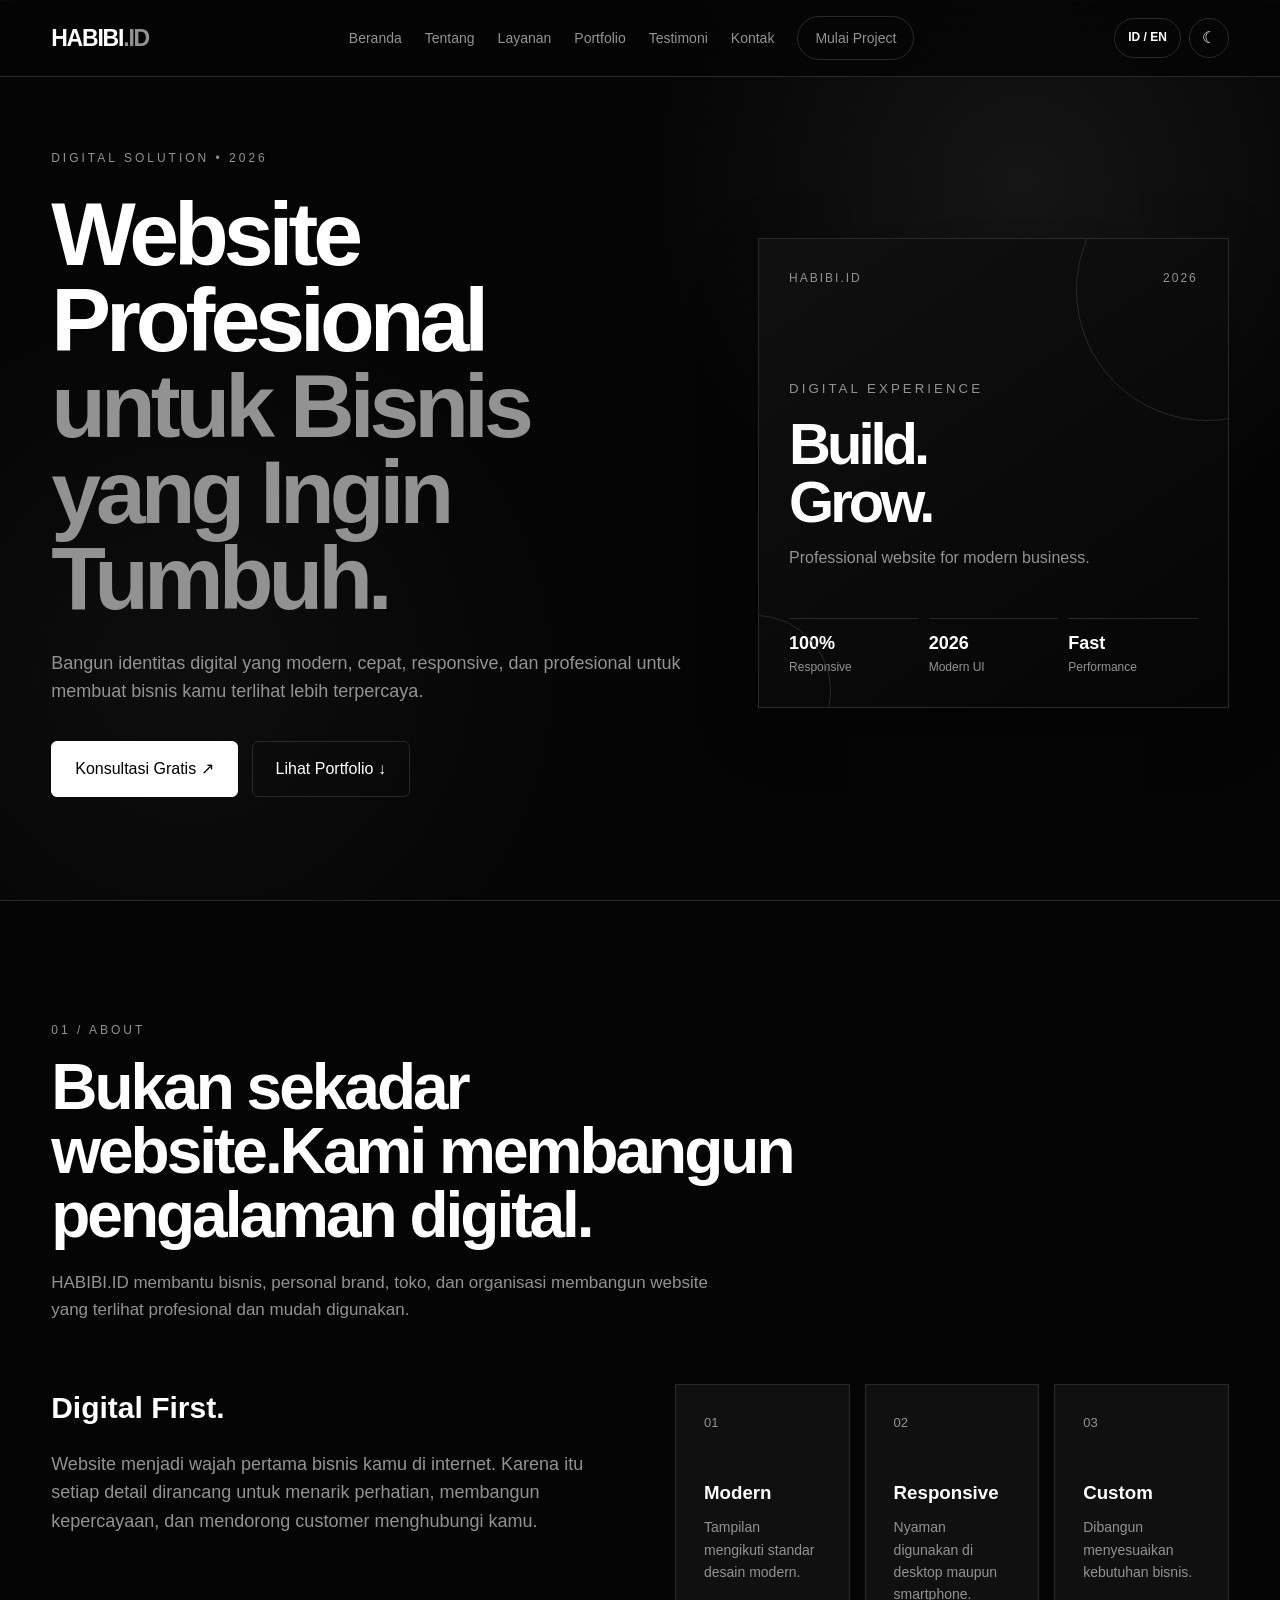
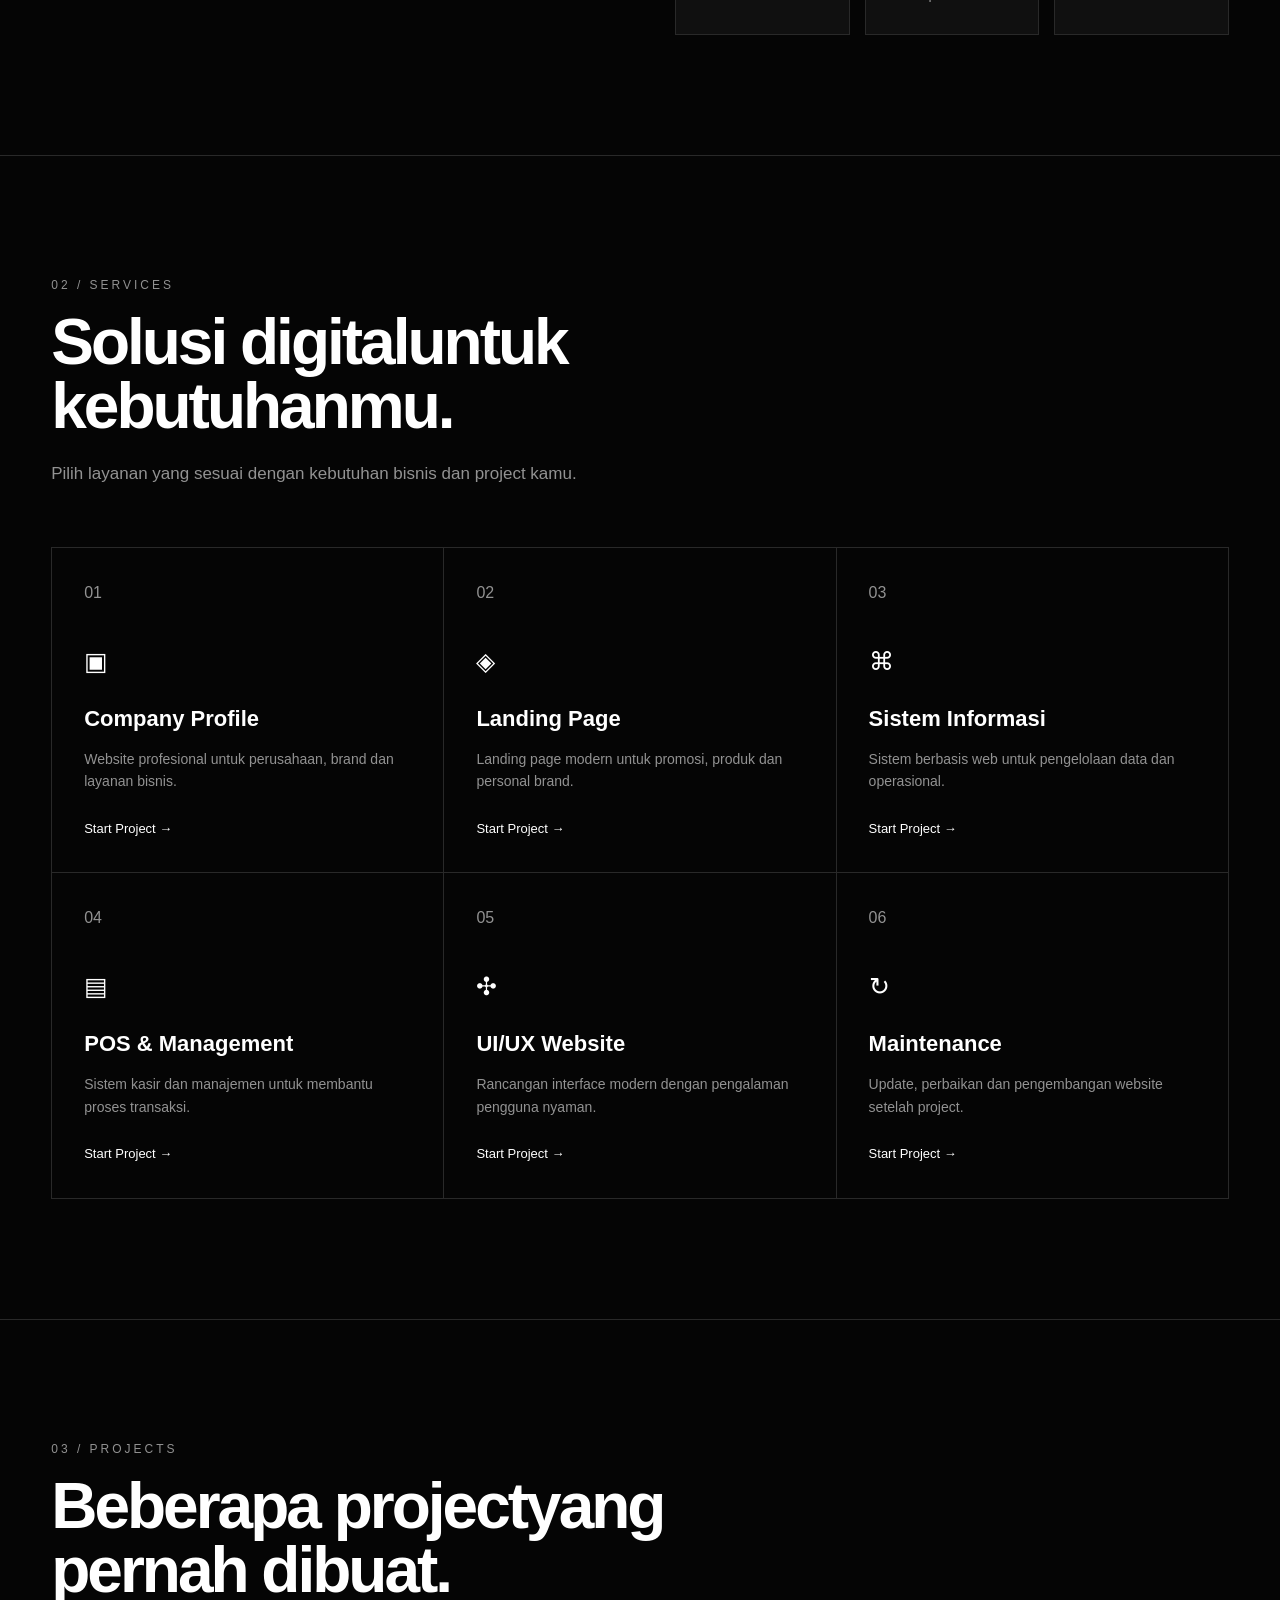
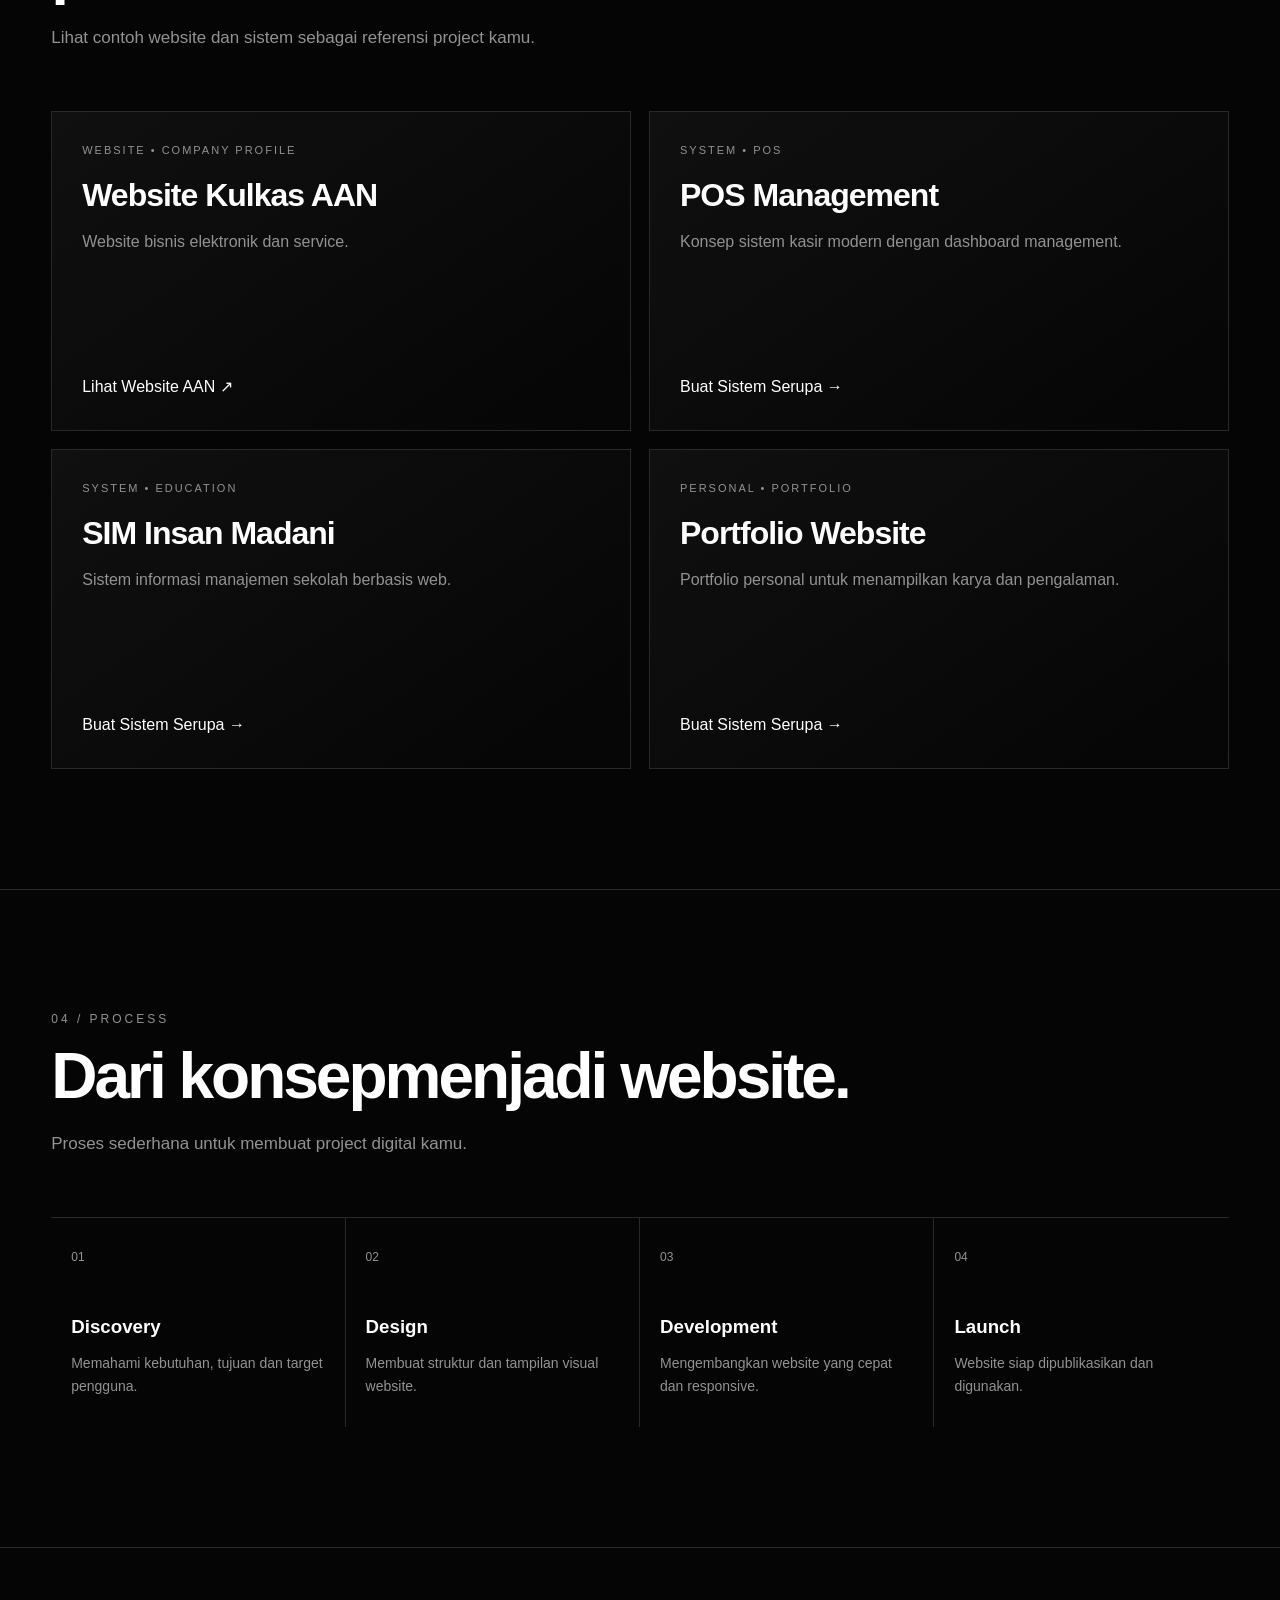
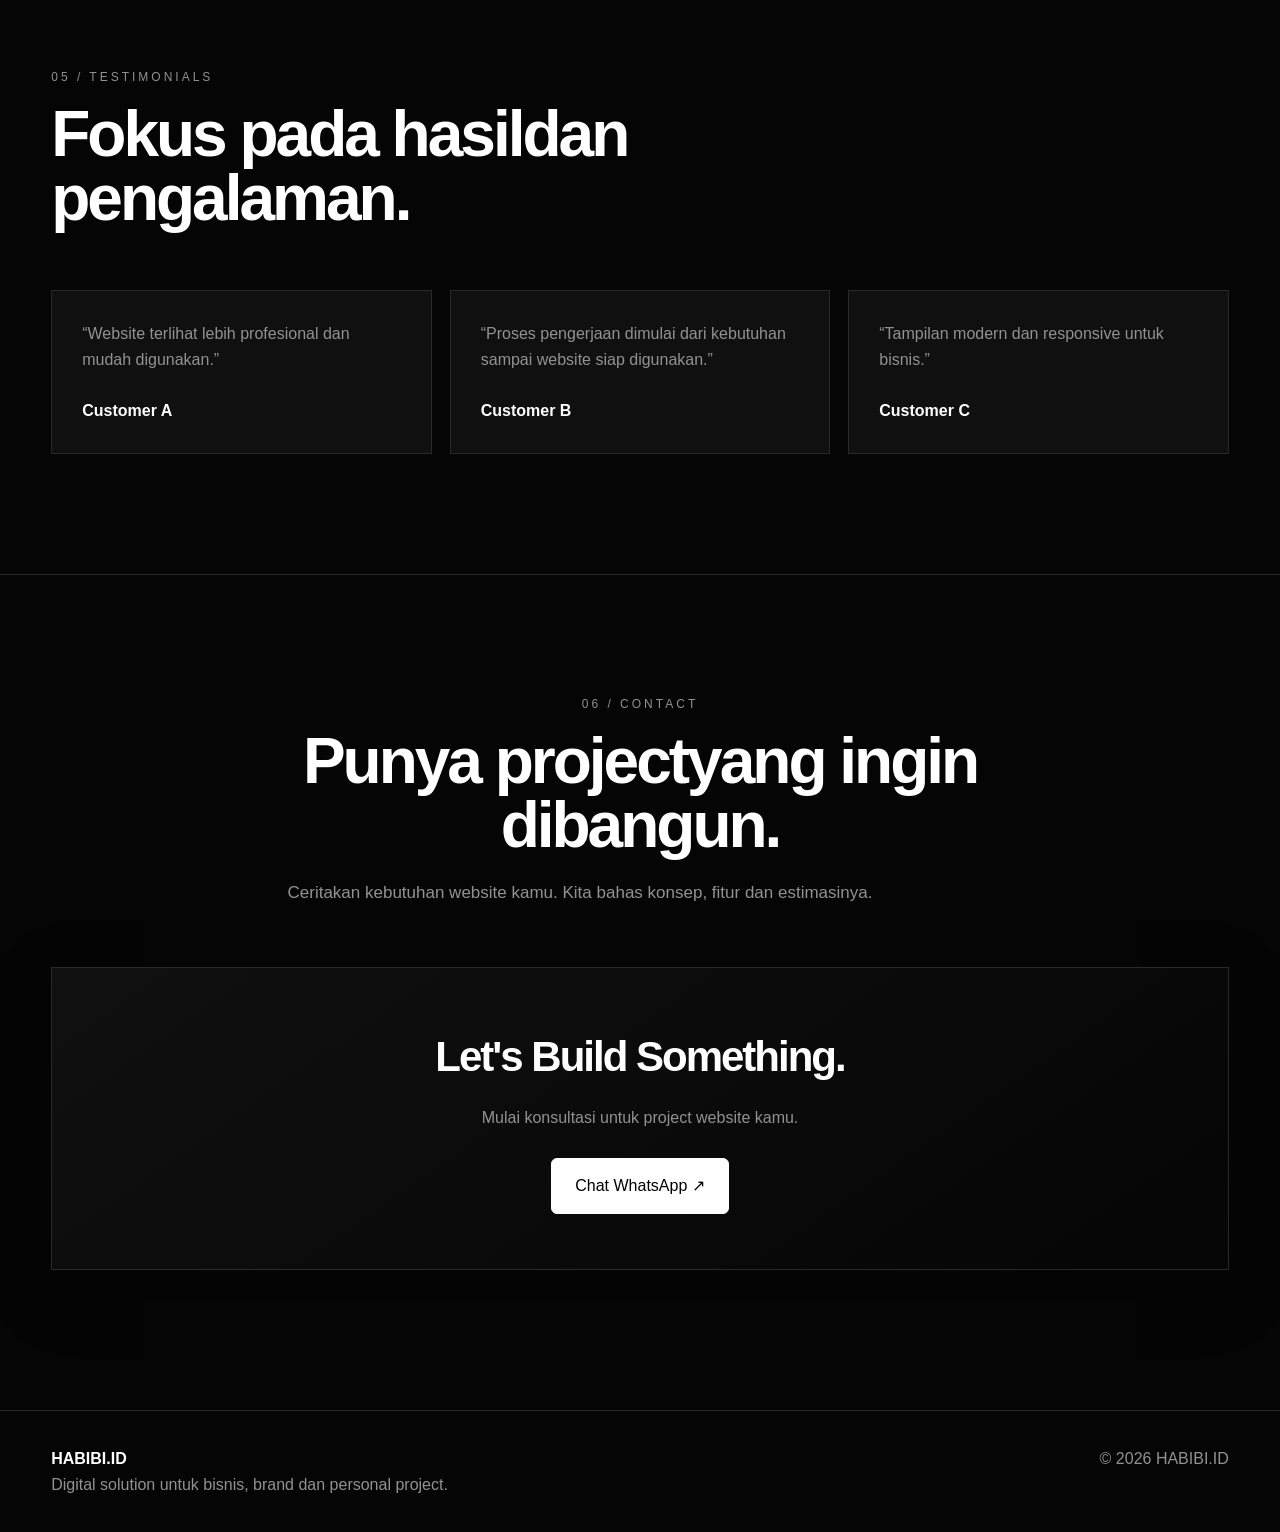
==== commit 134ac24d: "Add bilingual theme and favicon" ====
--- a/index.html
+++ b/index.html
@@ -3,10 +3,40 @@
 <head>
 <meta charset="UTF-8">
 <meta name="viewport" content="width=device-width, initial-scale=1.0">
-<meta name="description" content="HABIBI.ID - Digital Solution untuk bisnis, brand, toko dan personal project.">
+<meta name="description" content="HABIBI.ID - Digital Solution untuk bisnis, brand, toko, organisasi dan personal project.">
+
 <title>HABIBI.ID — Digital Solution</title>
 
+<!-- FAVICON HABIBI.ID -->
+<link rel="icon" type="image/svg+xml" href="data:image/svg+xml,%3Csvg xmlns='http://www.w3.org/2000/svg' viewBox='0 0 100 100'%3E%3Crect width='100' height='100' rx='22' fill='%23050505'/%3E%3Ctext x='50' y='67' text-anchor='middle' font-family='Arial' font-size='45' font-weight='900' fill='white'%3EH%3C/text%3E%3C/svg%3E">
+
 <style>
+:root{
+    --bg:#050505;
+    --bg2:#0b0b0b;
+    --card:#101010;
+    --text:#ffffff;
+    --muted:#929292;
+    --border:#292929;
+    --soft:#181818;
+    --button:#ffffff;
+    --button-text:#000000;
+    --shadow:0 20px 60px rgba(0,0,0,.25);
+}
+
+body.light{
+    --bg:#f5f5f5;
+    --bg2:#ffffff;
+    --card:#ffffff;
+    --text:#111111;
+    --muted:#666666;
+    --border:#dddddd;
+    --soft:#eeeeee;
+    --button:#111111;
+    --button-text:#ffffff;
+    --shadow:0 20px 60px rgba(0,0,0,.08);
+}
+
 *{
     margin:0;
     padding:0;
@@ -19,10 +49,13 @@
 
 body{
     font-family:Arial,Helvetica,sans-serif;
-    background:#050505;
-    color:#fff;
+    background:var(--bg);
+    color:var(--text);
     line-height:1.6;
     overflow-x:hidden;
+    transition:
+        background .3s ease,
+        color .3s ease;
 }
 
 a{
@@ -38,16 +71,25 @@
     width:min(1180px,92%);
     margin:auto;
 }
+
+/* =========================
+   HEADER
+========================= */
 
 header{
     position:fixed;
     top:0;
     left:0;
     right:0;
-    z-index:1000;
-    background:rgba(5,5,5,.88);
-    border-bottom:1px solid #222;
-    backdrop-filter:blur(14px);
+    z-index:9999;
+    background:rgba(5,5,5,.86);
+    border-bottom:1px solid var(--border);
+    backdrop-filter:blur(18px);
+    transition:.3s;
+}
+
+body.light header{
+    background:rgba(255,255,255,.88);
 }
 
 .navbar{
@@ -55,51 +97,93 @@
     display:flex;
     align-items:center;
     justify-content:space-between;
-    gap:30px;
+    gap:25px;
 }
 
 .logo{
-    font-size:22px;
+    font-size:23px;
     font-weight:900;
-    letter-spacing:-1px;
+    letter-spacing:-1.2px;
 }
 
 .logo span{
-    color:#888;
+    color:var(--muted);
 }
 
 .nav{
     display:flex;
     align-items:center;
-    gap:25px;
+    gap:23px;
     font-size:14px;
 }
 
 .nav a{
-    color:#aaa;
+    color:var(--muted);
     transition:.25s;
 }
 
 .nav a:hover{
-    color:#fff;
+    color:var(--text);
 }
 
 .nav-button{
-    padding:11px 18px;
-    border:1px solid #444;
+    padding:10px 17px;
+    border:1px solid var(--border);
     border-radius:30px;
-    color:#fff !important;
-}
+}
+
+.controls{
+    display:flex;
+    align-items:center;
+    gap:8px;
+}
+
+.control-btn{
+    width:40px;
+    height:40px;
+    border:1px solid var(--border);
+    border-radius:50%;
+    background:transparent;
+    color:var(--text);
+    cursor:pointer;
+    display:flex;
+    align-items:center;
+    justify-content:center;
+    transition:.25s;
+}
+
+.control-btn:hover{
+    background:var(--soft);
+}
+
+.lang-btn{
+    width:auto;
+    padding:0 13px;
+    border-radius:22px;
+    font-size:12px;
+    font-weight:bold;
+}
+
+/* =========================
+   HERO
+========================= */
 
 .hero{
     min-height:100vh;
     display:flex;
     align-items:center;
-    padding:130px 0 80px;
+    padding:135px 0 90px;
     background:
-        radial-gradient(circle at 80% 20%,rgba(255,255,255,.09),transparent 30%),
-        radial-gradient(circle at 15% 70%,rgba(255,255,255,.05),transparent 30%),
-        #050505;
+        radial-gradient(
+            circle at 80% 20%,
+            rgba(130,130,130,.13),
+            transparent 30%
+        ),
+        radial-gradient(
+            circle at 15% 75%,
+            rgba(130,130,130,.07),
+            transparent 30%
+        );
 }
 
 .hero-grid{
@@ -110,7 +194,7 @@
 }
 
 .label{
-    color:#999;
+    color:var(--muted);
     font-size:12px;
     letter-spacing:3px;
     margin-bottom:22px;
@@ -118,19 +202,20 @@
 }
 
 .hero h1{
-    font-size:clamp(48px,7vw,92px);
-    line-height:.95;
+    font-size:clamp(48px,7vw,90px);
+    line-height:.96;
     letter-spacing:-5px;
     max-width:850px;
     margin-bottom:28px;
 }
 
 .hero h1 span{
-    color:#777;
+    color:var(--muted);
+    display:block;
 }
 
 .hero-text{
-    color:#aaa;
+    color:var(--muted);
     font-size:18px;
     max-width:650px;
     margin-bottom:35px;
@@ -147,49 +232,69 @@
     align-items:center;
     justify-content:center;
     padding:14px 23px;
-    border-radius:5px;
-    border:1px solid #444;
+    border-radius:6px;
+    border:1px solid var(--border);
     transition:.25s;
 }
 
 .btn-primary{
-    background:#fff;
-    color:#000;
-    border-color:#fff;
+    background:var(--button);
+    color:var(--button-text);
+    border-color:var(--button);
 }
 
 .btn-primary:hover{
-    transform:translateY(-2px);
+    transform:translateY(-3px);
+    box-shadow:var(--shadow);
 }
 
 .btn-secondary:hover{
-    background:#151515;
-}
+    background:var(--soft);
+}
+
+/* HERO CARD */
 
 .hero-card{
-    border:1px solid #292929;
-    background:linear-gradient(145deg,#151515,#080808);
     min-height:470px;
     padding:30px;
     position:relative;
     overflow:hidden;
+    border:1px solid var(--border);
+    background:
+        linear-gradient(
+            145deg,
+            var(--card),
+            var(--bg)
+        );
+    box-shadow:var(--shadow);
 }
 
 .hero-card:before{
     content:"";
     position:absolute;
-    width:250px;
-    height:250px;
-    border:1px solid #333;
+    width:260px;
+    height:260px;
+    border:1px solid var(--border);
     border-radius:50%;
-    right:-100px;
+    right:-110px;
     top:-80px;
+}
+
+.hero-card:after{
+    content:"";
+    position:absolute;
+    width:150px;
+    height:150px;
+    border:1px solid var(--border);
+    border-radius:50%;
+    left:-80px;
+    bottom:-60px;
 }
 
 .card-top{
     display:flex;
     justify-content:space-between;
-    color:#777;
+    color:var(--muted);
     font-size:12px;
     letter-spacing:2px;
 }
@@ -203,19 +308,19 @@
 }
 
 .card-center small{
-    color:#777;
+    color:var(--muted);
     letter-spacing:3px;
 }
 
 .card-center h2{
-    font-size:56px;
+    font-size:58px;
     line-height:1;
     margin:14px 0;
-    letter-spacing:-3px;
+    letter-spacing:-4px;
 }
 
 .card-center p{
-    color:#888;
+    color:var(--muted);
 }
 
 .card-bottom{
@@ -229,30 +334,34 @@
 }
 
 .mini{
-    border-top:1px solid #333;
+    border-top:1px solid var(--border);
     padding-top:10px;
-    color:#888;
+    color:var(--muted);
     font-size:12px;
 }
 
 .mini strong{
     display:block;
-    color:#fff;
+    color:var(--text);
     font-size:18px;
 }
+
+/* =========================
+   GENERAL SECTION
+========================= */
 
 section{
     padding:120px 0;
-    border-top:1px solid #181818;
+    border-top:1px solid var(--border);
 }
 
 .section-head{
-    max-width:760px;
+    max-width:800px;
     margin-bottom:60px;
 }
 
 .section-number{
-    color:#666;
+    color:var(--muted);
     font-size:12px;
     letter-spacing:3px;
     margin-bottom:15px;
@@ -266,10 +375,14 @@
 }
 
 .section-desc{
-    color:#888;
+    color:var(--muted);
     font-size:17px;
-    max-width:650px;
-}
+    max-width:680px;
+}
+
+/* =========================
+   ABOUT
+========================= */
 
 .about-grid{
     display:grid;
@@ -278,13 +391,13 @@
 }
 
 .about-text{
-    color:#999;
+    color:var(--muted);
     font-size:18px;
 }
 
 .about-text h3{
-    color:#fff;
-    font-size:28px;
+    color:var(--text);
+    font-size:30px;
     margin-bottom:18px;
 }
 
@@ -295,13 +408,19 @@
 }
 
 .feature{
-    border:1px solid #262626;
+    border:1px solid var(--border);
     padding:28px;
     min-height:190px;
+    background:var(--card);
+    transition:.25s;
+}
+
+.feature:hover{
+    transform:translateY(-4px);
 }
 
 .feature-number{
-    color:#555;
+    color:var(--muted);
     font-size:13px;
     margin-bottom:45px;
 }
@@ -311,31 +430,37 @@
 }
 
 .feature p{
-    color:#777;
+    color:var(--muted);
     font-size:14px;
 }
+
+/* =========================
+   SERVICES
+========================= */
 
 .services{
     display:grid;
     grid-template-columns:repeat(3,1fr);
-    border-top:1px solid #252525;
-    border-left:1px solid #252525;
+    border-top:1px solid var(--border);
+    border-left:1px solid var(--border);
 }
 
 .service{
     padding:32px;
-    min-height:270px;
-    border-right:1px solid #252525;
-    border-bottom:1px solid #252525;
+    min-height:280px;
+    border-right:1px solid var(--border);
+    border-bottom:1px solid var(--border);
+    background:var(--bg);
     transition:.25s;
 }
 
 .service:hover{
-    background:#101010;
+    background:var(--card);
+    transform:translateY(-3px);
 }
 
 .service-number{
-    color:#555;
+    color:var(--muted);
     margin-bottom:35px;
 }
 
@@ -350,15 +475,19 @@
 }
 
 .service p{
-    color:#777;
+    color:var(--muted);
     font-size:14px;
     margin-bottom:22px;
 }
 
 .service a{
-    color:#fff;
+    color:var(--text);
     font-size:13px;
 }
+
+/* =========================
+   PROJECTS
+========================= */
 
 .projects{
     display:grid;
@@ -368,16 +497,26 @@
 
 .project{
     min-height:320px;
-    border:1px solid #282828;
+    border:1px solid var(--border);
     padding:30px;
     display:flex;
     flex-direction:column;
     justify-content:space-between;
-    background:linear-gradient(145deg,#111,#070707);
+    background:linear-gradient(
+        145deg,
+        var(--card),
+        var(--bg)
+    );
+    transition:.25s;
+}
+
+.project:hover{
+    transform:translateY(-5px);
+    box-shadow:var(--shadow);
 }
 
 .project-tag{
-    color:#666;
+    color:var(--muted);
     font-size:11px;
     letter-spacing:2px;
 }
@@ -385,28 +524,33 @@
 .project h3{
     font-size:32px;
     letter-spacing:-1px;
+    margin-top:10px;
 }
 
 .project p{
-    color:#777;
+    color:var(--muted);
     margin-top:8px;
 }
 
 .project a{
     display:inline-block;
     margin-top:25px;
-    color:#fff;
-}
+    color:var(--text);
+}
+
+/* =========================
+   PROCESS
+========================= */
 
 .process{
     display:grid;
     grid-template-columns:repeat(4,1fr);
-    border-top:1px solid #292929;
+    border-top:1px solid var(--border);
 }
 
 .process-item{
     padding:30px 20px;
-    border-right:1px solid #292929;
+    border-right:1px solid var(--border);
 }
 
 .process-item:last-child{
@@ -415,7 +559,7 @@
 
 .process-number{
     font-size:12px;
-    color:#666;
+    color:var(--muted);
     margin-bottom:45px;
 }
 
@@ -424,9 +568,13 @@
 }
 
 .process-item p{
-    color:#777;
+    color:var(--muted);
     font-size:14px;
 }
+
+/* =========================
+   TESTIMONIAL
+========================= */
 
 .testimonials{
     display:grid;
@@ -435,16 +583,21 @@
 }
 
 .quote{
-    border:1px solid #282828;
+    border:1px solid var(--border);
     padding:30px;
-    color:#999;
+    color:var(--muted);
+    background:var(--card);
 }
 
 .quote strong{
     display:block;
-    color:#fff;
+    color:var(--text);
     margin-top:25px;
 }
+
+/* =========================
+   CONTACT
+========================= */
 
 .contact{
     text-align:center;
@@ -457,9 +610,14 @@
 }
 
 .contact-box{
-    border:1px solid #292929;
+    border:1px solid var(--border);
     padding:55px 25px;
-    background:linear-gradient(145deg,#111,#070707);
+    background:linear-gradient(
+        145deg,
+        var(--card),
+        var(--bg)
+    );
+    box-shadow:var(--shadow);
 }
 
 .contact-box h3{
@@ -469,14 +627,18 @@
 }
 
 .contact-box p{
-    color:#777;
+    color:var(--muted);
     margin-bottom:28px;
 }
 
+/* =========================
+   FOOTER
+========================= */
+
 footer{
-    border-top:1px solid #222;
+    border-top:1px solid var(--border);
     padding:35px 0;
-    color:#666;
+    color:var(--muted);
 }
 
 .footer-content{
@@ -486,10 +648,15 @@
 }
 
 .footer-content strong{
-    color:#fff;
-}
-
-@media(max-width:900px){
+    color:var(--text);
+}
+
+/* =========================
+   MOBILE
+========================= */
+
+@media(max-width:1000px){
+
     .nav{
         display:none;
     }
@@ -500,7 +667,7 @@
     }
 
     .hero-card{
-        min-height:400px;
+        min-height:420px;
     }
 
     .services{
@@ -512,11 +679,29 @@
     }
 
     .process-item{
-        border-bottom:1px solid #292929;
-    }
-}
-
-@media(max-width:600px){
+        border-bottom:1px solid var(--border);
+    }
+}
+
+@media(max-width:650px){
+
+    .navbar{
+        min-height:68px;
+    }
+
+    .logo{
+        font-size:19px;
+    }
+
+    .controls{
+        gap:5px;
+    }
+
+    .control-btn{
+        width:36px;
+        height:36px;
+    }
+
     .hero{
         padding-top:110px;
     }
@@ -532,6 +717,11 @@
 
     section{
         padding:85px 0;
+    }
+
+    .section-title{
+        font-size:42px;
+        letter-spacing:-2px;
     }
 
     .features,
@@ -551,7 +741,15 @@
     }
 
     .card-center h2{
-        font-size:42px;
+        font-size:44px;
+    }
+
+    .card-bottom{
+        grid-template-columns:1fr 1fr 1fr;
+    }
+
+    .contact-box h3{
+        font-size:32px;
     }
 }
 </style>
@@ -559,304 +757,1230 @@
 
 <body>
 
+<!-- =========================
+     HEADER
+========================= -->
+
 <header>
-    <div class="container navbar">
-        <a href="#home" class="logo">HABIBI<span>.ID</span></a>
-
-        <nav class="nav">
-            <a href="#home">Beranda</a>
-            <a href="#about">Tentang</a>
-            <a href="#services">Layanan</a>
-            <a href="#projects">Portfolio</a>
-            <a href="#testimonials">Testimoni</a>
-            <a href="#contact">Kontak</a>
-            <a href="#contact" class="nav-button">Mulai Project</a>
-        </nav>
-    </div>
+<div class="container navbar">
+
+<a href="#home" class="logo">
+HABIBI<span>.ID</span>
+</a>
+
+<nav class="nav">
+
+<a href="#home" data-id="navHome">Beranda</a>
+<a href="#about" data-id="navAbout">Tentang</a>
+<a href="#services" data-id="navServices">Layanan</a>
+<a href="#projects" data-id="navProjects">Portfolio</a>
+<a href="#testimonials" data-id="navTestimonials">Testimoni</a>
+<a href="#contact" data-id="navContact">Kontak</a>
+
+<a href="#contact" class="nav-button" data-id="navStart">
+Mulai Project
+</a>
+
+</nav>
+
+<div class="controls">
+
+<button
+    class="control-btn lang-btn"
+    id="languageButton"
+    type="button"
+    aria-label="Change language">
+ID / EN
+</button>
+
+<button
+    class="control-btn"
+    id="themeButton"
+    type="button"
+    aria-label="Change theme">
+☾
+</button>
+
+</div>
+
+</div>
 </header>
 
+<!-- =========================
+     MAIN
+========================= -->
+
 <main>
 
+<!-- HERO -->
+
 <section class="hero" id="home">
-    <div class="container hero-grid">
-
-        <div>
-            <div class="label">Digital Solution • 2026</div>
-
-            <h1>
-                Website Profesional
-                <span>untuk Bisnis yang Ingin Tumbuh.</span>
-            </h1>
-
-            <p class="hero-text">
-                Bangun identitas digital yang modern, cepat, responsive,
-                dan profesional untuk membuat bisnis kamu terlihat lebih terpercaya.
-            </p>
-
-            <div class="actions">
-                <a href="#contact" class="btn btn-primary">Konsultasi Gratis ↗</a>
-                <a href="#projects" class="btn btn-secondary">Lihat Portfolio ↓</a>
-            </div>
-        </div>
-
-        <div class="hero-card">
-            <div class="card-top">
-                <span>HABIBI.ID</span>
-                <span>2026</span>
-            </div>
-
-            <div class="card-center">
-                <small>DIGITAL EXPERIENCE</small>
-                <h2>Build.<br>Grow.</h2>
-                <p>Professional website for modern business.</p>
-            </div>
-
-            <div class="card-bottom">
-                <div class="mini"><strong>100%</strong>Responsive</div>
-                <div class="mini"><strong>2026</strong>Modern UI</div>
-                <div class="mini"><strong>Fast</strong>Performance</div>
-            </div>
-        </div>
-
-    </div>
+
+<div class="container hero-grid">
+
+<div>
+
+<div class="label" data-id="heroLabel">
+DIGITAL SOLUTION • 2026
+</div>
+
+<h1 data-id="heroTitle">
+Website Profesional
+<span>untuk Bisnis yang Ingin Tumbuh.</span>
+</h1>
+
+<p class="hero-text" data-id="heroText">
+Bangun identitas digital yang modern, cepat, responsive,
+dan profesional untuk membuat bisnis kamu terlihat lebih terpercaya.
+</p>
+
+<div class="actions">
+
+<a
+href="#contact"
+class="btn btn-primary"
+data-id="heroButton1">
+Konsultasi Gratis ↗
+</a>
+
+<a
+href="#projects"
+class="btn btn-secondary"
+data-id="heroButton2">
+Lihat Portfolio ↓
+</a>
+
+</div>
+
+</div>
+
+<div class="hero-card">
+
+<div class="card-top">
+<span>HABIBI.ID</span>
+<span>2026</span>
+</div>
+
+<div class="card-center">
+
+<small data-id="cardLabel">
+DIGITAL EXPERIENCE
+</small>
+
+<h2>
+Build.<br>
+Grow.
+</h2>
+
+<p data-id="cardText">
+Professional website for modern business.
+</p>
+
+</div>
+
+<div class="card-bottom">
+
+<div class="mini">
+<strong>100%</strong>
+<span data-id="responsive">Responsive</span>
+</div>
+
+<div class="mini">
+<strong>2026</strong>
+<span data-id="modernUI">Modern UI</span>
+</div>
+
+<div class="mini">
+<strong>Fast</strong>
+<span data-id="performance">Performance</span>
+</div>
+
+</div>
+
+</div>
+
+</div>
+
 </section>
 
+<!-- ABOUT -->
+
 <section id="about">
-    <div class="container">
-
-        <div class="section-head">
-            <div class="section-number">01 / ABOUT</div>
-            <h2 class="section-title">Bukan sekadar website.<br>Kami membangun pengalaman digital.</h2>
-            <p class="section-desc">
-                HABIBI.ID membantu bisnis, personal brand, toko, dan organisasi
-                membangun website yang terlihat profesional dan mudah digunakan.
-            </p>
-        </div>
-
-        <div class="about-grid">
-            <div class="about-text">
-                <h3>Digital First.</h3>
-                <p>
-                    Website menjadi wajah pertama bisnis kamu di internet.
-                    Karena itu setiap detail dirancang untuk menarik perhatian,
-                    membangun kepercayaan, dan mendorong customer menghubungi kamu.
-                </p>
-            </div>
-
-            <div class="features">
-                <div class="feature">
-                    <div class="feature-number">01</div>
-                    <h3>Modern</h3>
-                    <p>Tampilan mengikuti standar desain modern.</p>
-                </div>
-
-                <div class="feature">
-                    <div class="feature-number">02</div>
-                    <h3>Responsive</h3>
-                    <p>Nyaman digunakan di desktop maupun smartphone.</p>
-                </div>
-
-                <div class="feature">
-                    <div class="feature-number">03</div>
-                    <h3>Custom</h3>
-                    <p>Dibangun menyesuaikan kebutuhan bisnis.</p>
-                </div>
-            </div>
-        </div>
-
-    </div>
+
+<div class="container">
+
+<div class="section-head">
+
+<div class="section-number">
+01 / ABOUT
+</div>
+
+<h2 class="section-title" data-id="aboutTitle">
+Bukan sekadar website.<br>
+Kami membangun pengalaman digital.
+</h2>
+
+<p class="section-desc" data-id="aboutDesc">
+HABIBI.ID membantu bisnis, personal brand, toko,
+dan organisasi membangun website yang terlihat profesional
+dan mudah digunakan.
+</p>
+
+</div>
+
+<div class="about-grid">
+
+<div class="about-text">
+
+<h3 data-id="aboutSub">
+Digital First.
+</h3>
+
+<p data-id="aboutText">
+Website menjadi wajah pertama bisnis kamu di internet.
+Karena itu setiap detail dirancang untuk menarik perhatian,
+membangun kepercayaan, dan mendorong customer menghubungi kamu.
+</p>
+
+</div>
+
+<div class="features">
+
+<div class="feature">
+
+<div class="feature-number">
+01
+</div>
+
+<h3 data-id="feature1Title">
+Modern
+</h3>
+
+<p data-id="feature1Text">
+Tampilan mengikuti standar desain modern.
+</p>
+
+</div>
+
+<div class="feature">
+
+<div class="feature-number">
+02
+</div>
+
+<h3 data-id="feature2Title">
+Responsive
+</h3>
+
+<p data-id="feature2Text">
+Nyaman digunakan di desktop maupun smartphone.
+</p>
+
+</div>
+
+<div class="feature">
+
+<div class="feature-number">
+03
+</div>
+
+<h3 data-id="feature3Title">
+Custom
+</h3>
+
+<p data-id="feature3Text">
+Dibangun menyesuaikan kebutuhan bisnis.
+</p>
+
+</div>
+
+</div>
+
+</div>
+
+</div>
+
 </section>
 
+<!-- SERVICES -->
+
 <section id="services">
-    <div class="container">
-
-        <div class="section-head">
-            <div class="section-number">02 / SERVICES</div>
-            <h2 class="section-title">Solusi digital<br>untuk kebutuhanmu.</h2>
-            <p class="section-desc">
-                Pilih layanan yang sesuai dengan kebutuhan bisnis dan project kamu.
-            </p>
-        </div>
-
-        <div class="services">
-
-            <div class="service">
-                <div class="service-number">01</div>
-                <div class="service-icon">▣</div>
-                <h3>Company Profile</h3>
-                <p>Website profesional untuk perusahaan, brand dan layanan bisnis.</p>
-                <a href="#contact">Start Project →</a>
-            </div>
-
-            <div class="service">
-                <div class="service-number">02</div>
-                <div class="service-icon">◈</div>
-                <h3>Landing Page</h3>
-                <p>Landing page modern untuk promosi, produk dan personal brand.</p>
-                <a href="#contact">Start Project →</a>
-            </div>
-
-            <div class="service">
-                <div class="service-number">03</div>
-                <div class="service-icon">⌘</div>
-                <h3>Sistem Informasi</h3>
-                <p>Sistem berbasis web untuk pengelolaan data dan operasional.</p>
-                <a href="#contact">Start Project →</a>
-            </div>
-
-            <div class="service">
-                <div class="service-number">04</div>
-                <div class="service-icon">▤</div>
-                <h3>POS & Management</h3>
-                <p>Sistem kasir dan manajemen untuk membantu proses transaksi.</p>
-                <a href="#contact">Start Project →</a>
-            </div>
-
-            <div class="service">
-                <div class="service-number">05</div>
-                <div class="service-icon">✣</div>
-                <h3>UI/UX Website</h3>
-                <p>Rancangan interface modern dengan pengalaman pengguna nyaman.</p>
-                <a href="#contact">Start Project →</a>
-            </div>
-
-            <div class="service">
-                <div class="service-number">06</div>
-                <div class="service-icon">↻</div>
-                <h3>Maintenance</h3>
-                <p>Update, perbaikan dan pengembangan website setelah project.</p>
-                <a href="#contact">Start Project →</a>
-            </div>
-
-        </div>
-    </div>
+
+<div class="container">
+
+<div class="section-head">
+
+<div class="section-number">
+02 / SERVICES
+</div>
+
+<h2 class="section-title" data-id="servicesTitle">
+Solusi digital<br>
+untuk kebutuhanmu.
+</h2>
+
+<p class="section-desc" data-id="servicesDesc">
+Pilih layanan yang sesuai dengan kebutuhan bisnis dan project kamu.
+</p>
+
+</div>
+
+<div class="services">
+
+<div class="service">
+
+<div class="service-number">
+01
+</div>
+
+<div class="service-icon">
+▣
+</div>
+
+<h3 data-id="service1Title">
+Company Profile
+</h3>
+
+<p data-id="service1Text">
+Website profesional untuk perusahaan, brand dan layanan bisnis.
+</p>
+
+<a href="#contact" data-id="startProject">
+Start Project →
+</a>
+
+</div>
+
+<div class="service">
+
+<div class="service-number">
+02
+</div>
+
+<div class="service-icon">
+◈
+</div>
+
+<h3 data-id="service2Title">
+Landing Page
+</h3>
+
+<p data-id="service2Text">
+Landing page modern untuk promosi, produk dan personal brand.
+</p>
+
+<a href="#contact" data-id="startProject">
+Start Project →
+</a>
+
+</div>
+
+<div class="service">
+
+<div class="service-number">
+03
+</div>
+
+<div class="service-icon">
+⌘
+</div>
+
+<h3 data-id="service3Title">
+Sistem Informasi
+</h3>
+
+<p data-id="service3Text">
+Sistem berbasis web untuk pengelolaan data dan operasional.
+</p>
+
+<a href="#contact" data-id="startProject">
+Start Project →
+</a>
+
+</div>
+
+<div class="service">
+
+<div class="service-number">
+04
+</div>
+
+<div class="service-icon">
+▤
+</div>
+
+<h3 data-id="service4Title">
+POS & Management
+</h3>
+
+<p data-id="service4Text">
+Sistem kasir dan manajemen untuk membantu proses transaksi.
+</p>
+
+<a href="#contact" data-id="startProject">
+Start Project →
+</a>
+
+</div>
+
+<div class="service">
+
+<div class="service-number">
+05
+</div>
+
+<div class="service-icon">
+✣
+</div>
+
+<h3 data-id="service5Title">
+UI/UX Website
+</h3>
+
+<p data-id="service5Text">
+Rancangan interface modern dengan pengalaman pengguna nyaman.
+</p>
+
+<a href="#contact" data-id="startProject">
+Start Project →
+</a>
+
+</div>
+
+<div class="service">
+
+<div class="service-number">
+06
+</div>
+
+<div class="service-icon">
+↻
+</div>
+
+<h3 data-id="service6Title">
+Maintenance
+</h3>
+
+<p data-id="service6Text">
+Update, perbaikan dan pengembangan website setelah project.
+</p>
+
+<a href="#contact" data-id="startProject">
+Start Project →
+</a>
+
+</div>
+
+</div>
+
+</div>
+
 </section>
 
+<!-- PROJECTS -->
+
 <section id="projects">
-    <div class="container">
-
-        <div class="section-head">
-            <div class="section-number">03 / PROJECTS</div>
-            <h2 class="section-title">Beberapa project<br>yang pernah dibuat.</h2>
-            <p class="section-desc">
-                Lihat contoh website dan sistem sebagai referensi project kamu.
-            </p>
-        </div>
-
-        <div class="projects">
-
-            <article class="project">
-                <div>
-                    <div class="project-tag">WEBSITE • COMPANY PROFILE</div>
-                    <h3>Website Kulkas AAN</h3>
-                    <p>Website bisnis elektronik dan service.</p>
-                </div>
-                <a href="https://website-kulkas-aan.vercel.app/" target="_blank" rel="noopener">
-                    Lihat Website AAN ↗
-                </a>
-            </article>
-
-            <article class="project">
-                <div>
-                    <div class="project-tag">SYSTEM • POS</div>
-                    <h3>POS Management</h3>
-                    <p>Konsep sistem kasir modern dengan dashboard management.</p>
-                </div>
-                <a href="#contact">Buat Sistem Serupa →</a>
-            </article>
-
-            <article class="project">
-                <div>
-                    <div class="project-tag">SYSTEM • EDUCATION</div>
-                    <h3>SIM Insan Madani</h3>
-                    <p>Sistem informasi manajemen sekolah berbasis web.</p>
-                </div>
-                <a href="#contact">Buat Sistem Serupa →</a>
-            </article>
-
-            <article class="project">
-                <div>
-                    <div class="project-tag">PERSONAL • PORTFOLIO</div>
-                    <h3>Portfolio Website</h3>
-                    <p>Portfolio personal untuk menampilkan karya dan pengalaman.</p>
-                </div>
-                <a href="#contact">Lihat Project →</a>
-            </article>
-
-        </div>
-    </div>
+
+<div class="container">
+
+<div class="section-head">
+
+<div class="section-number">
+03 / PROJECTS
+</div>
+
+<h2 class="section-title" data-id="projectsTitle">
+Beberapa project<br>
+yang pernah dibuat.
+</h2>
+
+<p class="section-desc" data-id="projectsDesc">
+Lihat contoh website dan sistem sebagai referensi project kamu.
+</p>
+
+</div>
+
+<div class="projects">
+
+<article class="project">
+
+<div>
+
+<div class="project-tag">
+WEBSITE • COMPANY PROFILE
+</div>
+
+<h3>
+Website Kulkas AAN
+</h3>
+
+<p data-id="project1Text">
+Website bisnis elektronik dan service.
+</p>
+
+</div>
+
+<a
+href="https://website-kulkas-aan.vercel.app/"
+target="_blank"
+rel="noopener">
+Lihat Website AAN ↗
+</a>
+
+</article>
+
+<article class="project">
+
+<div>
+
+<div class="project-tag">
+SYSTEM • POS
+</div>
+
+<h3>
+POS Management
+</h3>
+
+<p data-id="project2Text">
+Konsep sistem kasir modern dengan dashboard management.
+</p>
+
+</div>
+
+<a href="#contact" data-id="projectCTA">
+Buat Sistem Serupa →
+</a>
+
+</article>
+
+<article class="project">
+
+<div>
+
+<div class="project-tag">
+SYSTEM • EDUCATION
+</div>
+
+<h3>
+SIM Insan Madani
+</h3>
+
+<p data-id="project3Text">
+Sistem informasi manajemen sekolah berbasis web.
+</p>
+
+</div>
+
+<a href="#contact" data-id="projectCTA">
+Buat Sistem Serupa →
+</a>
+
+</article>
+
+<article class="project">
+
+<div>
+
+<div class="project-tag">
+PERSONAL • PORTFOLIO
+</div>
+
+<h3>
+Portfolio Website
+</h3>
+
+<p data-id="project4Text">
+Portfolio personal untuk menampilkan karya dan pengalaman.
+</p>
+
+</div>
+
+<a href="#contact" data-id="projectCTA">
+Buat Portfolio →
+</a>
+
+</article>
+
+</div>
+
+</div>
+
 </section>
 
+<!-- PROCESS -->
+
+<section>
+
+<div class="container">
+
+<div class="section-head">
+
+<div class="section-number">
+04 / PROCESS
+</div>
+
+<h2 class="section-title" data-id="processTitle">
+Dari konsep<br>
+menjadi website.
+</h2>
+
+<p class="section-desc" data-id="processDesc">
+Proses sederhana untuk membuat project digital kamu.
+</p>
+
+</div>
+
+<div class="process">
+
+<div class="process-item">
+
+<div class="process-number">
+01
+</div>
+
+<h3 data-id="process1Title">
+Discovery
+</h3>
+
+<p data-id="process1Text">
+Memahami kebutuhan, tujuan dan target pengguna.
+</p>
+
+</div>
+
+<div class="process-item">
+
+<div class="process-number">
+02
+</div>
+
+<h3 data-id="process2Title">
+Design
+</h3>
+
+<p data-id="process2Text">
+Membuat struktur dan tampilan visual website.
+</p>
+
+</div>
+
+<div class="process-item">
+
+<div class="process-number">
+03
+</div>
+
+<h3 data-id="process3Title">
+Development
+</h3>
+
+<p data-id="process3Text">
+Mengembangkan website yang cepat dan responsive.
+</p>
+
+</div>
+
+<div class="process-item">
+
+<div class="process-number">
+04
+</div>
+
+<h3 data-id="process4Title">
+Launch
+</h3>
+
+<p data-id="process4Text">
+Website siap dipublikasikan dan digunakan.
+</p>
+
+</div>
+
+</div>
+
+</div>
+
+</section>
+
+<!-- TESTIMONIAL -->
+
 <section id="testimonials">
-    <div class="container">
-
-        <div class="section-head">
-            <div class="section-number">04 / TESTIMONIALS</div>
-            <h2 class="section-title">Fokus pada hasil<br>dan pengalaman.</h2>
-        </div>
-
-        <div class="testimonials">
-            <div class="quote">
-                “Website terlihat lebih profesional dan mudah digunakan.”
-                <strong>Customer A</strong>
-            </div>
-
-            <div class="quote">
-                “Proses pengerjaan dimulai dari kebutuhan sampai website siap digunakan.”
-                <strong>Customer B</strong>
-            </div>
-
-            <div class="quote">
-                “Tampilan modern dan responsive untuk bisnis.”
-                <strong>Customer C</strong>
-            </div>
-        </div>
-
-    </div>
+
+<div class="container">
+
+<div class="section-head">
+
+<div class="section-number">
+05 / TESTIMONIALS
+</div>
+
+<h2 class="section-title" data-id="testimonialTitle">
+Fokus pada hasil<br>
+dan pengalaman.
+</h2>
+
+</div>
+
+<div class="testimonials">
+
+<div class="quote">
+
+<span data-id="quote1">
+“Website terlihat lebih profesional dan mudah digunakan.”
+</span>
+
+<strong>
+Customer A
+</strong>
+
+</div>
+
+<div class="quote">
+
+<span data-id="quote2">
+“Proses pengerjaan dimulai dari kebutuhan sampai website siap digunakan.”
+</span>
+
+<strong>
+Customer B
+</strong>
+
+</div>
+
+<div class="quote">
+
+<span data-id="quote3">
+“Tampilan modern dan responsive untuk bisnis.”
+</span>
+
+<strong>
+Customer C
+</strong>
+
+</div>
+
+</div>
+
+</div>
+
 </section>
 
+<!-- CONTACT -->
+
 <section id="contact" class="contact">
-    <div class="container">
-
-        <div class="section-head">
-            <div class="section-number">05 / CONTACT</div>
-            <h2 class="section-title">Punya project<br>yang ingin dibangun?</h2>
-            <p class="section-desc">
-                Ceritakan kebutuhan website kamu. Kita bahas konsep,
-                fitur dan estimasinya.
-            </p>
-        </div>
-
-        <div class="contact-box">
-            <h3>Let's Build Something.</h3>
-            <p>Mulai konsultasi untuk project website kamu.</p>
-
-            <a
-                class="btn btn-primary"
-                href="https://wa.me/6281934704296?text=Halo%20HABIBI.ID,%20saya%20ingin%20konsultasi%20project%20website."
-                target="_blank"
-                rel="noopener">
-                Chat WhatsApp ↗
-            </a>
-        </div>
-
-    </div>
+
+<div class="container">
+
+<div class="section-head">
+
+<div class="section-number">
+06 / CONTACT
+</div>
+
+<h2 class="section-title" data-id="contactTitle">
+Punya project<br>
+yang ingin dibangun?
+</h2>
+
+<p class="section-desc" data-id="contactDesc">
+Ceritakan kebutuhan website kamu. Kita bahas konsep,
+fitur dan estimasinya.
+</p>
+
+</div>
+
+<div class="contact-box">
+
+<h3 data-id="contactBoxTitle">
+Let's Build Something.
+</h3>
+
+<p data-id="contactBoxText">
+Mulai konsultasi untuk project website kamu.
+</p>
+
+<a
+class="btn btn-primary"
+href="https://wa.me/6281934704296?text=Halo%20HABIBI.ID,%20saya%20ingin%20konsultasi%20project%20website."
+target="_blank"
+rel="noopener"
+data-id="whatsappButton">
+Chat WhatsApp ↗
+</a>
+
+</div>
+
+</div>
+
 </section>
 
 </main>
 
 <footer>
-    <div class="container footer-content">
-        <div>
-            <strong>HABIBI.ID</strong><br>
-            Digital solution untuk bisnis, brand dan personal project.
-        </div>
-
-        <div>
-            © 2026 HABIBI.ID
-        </div>
-    </div>
+
+<div class="container footer-content">
+
+<div>
+
+<strong>HABIBI.ID</strong><br>
+
+<span data-id="footerText">
+Digital solution untuk bisnis, brand dan personal project.
+</span>
+
+</div>
+
+<div>
+© 2026 HABIBI.ID
+</div>
+
+</div>
+
 </footer>
+
+<script>
+
+/* =========================
+   LANGUAGE SYSTEM
+========================= */
+
+const translations = {
+
+id: {
+
+navHome:"Beranda",
+navAbout:"Tentang",
+navServices:"Layanan",
+navProjects:"Portfolio",
+navTestimonials:"Testimoni",
+navContact:"Kontak",
+navStart:"Mulai Project",
+
+heroLabel:"DIGITAL SOLUTION • 2026",
+
+heroTitle:"Website Profesional|untuk Bisnis yang Ingin Tumbuh.",
+
+heroText:
+"Bangun identitas digital yang modern, cepat, responsive, dan profesional untuk membuat bisnis kamu terlihat lebih terpercaya.",
+
+heroButton1:"Konsultasi Gratis ↗",
+heroButton2:"Lihat Portfolio ↓",
+
+cardLabel:"DIGITAL EXPERIENCE",
+cardText:"Professional website for modern business.",
+
+responsive:"Responsive",
+modernUI:"Modern UI",
+performance:"Performance",
+
+aboutTitle:"Bukan sekadar website.|Kami membangun pengalaman digital.",
+
+aboutDesc:
+"HABIBI.ID membantu bisnis, personal brand, toko, dan organisasi membangun website yang terlihat profesional dan mudah digunakan.",
+
+aboutSub:"Digital First.",
+
+aboutText:
+"Website menjadi wajah pertama bisnis kamu di internet. Karena itu setiap detail dirancang untuk menarik perhatian, membangun kepercayaan, dan mendorong customer menghubungi kamu.",
+
+feature1Title:"Modern",
+feature1Text:"Tampilan mengikuti standar desain modern.",
+
+feature2Title:"Responsive",
+feature2Text:"Nyaman digunakan di desktop maupun smartphone.",
+
+feature3Title:"Custom",
+feature3Text:"Dibangun menyesuaikan kebutuhan bisnis.",
+
+servicesTitle:"Solusi digital|untuk kebutuhanmu.",
+
+servicesDesc:
+"Pilih layanan yang sesuai dengan kebutuhan bisnis dan project kamu.",
+
+service1Title:"Company Profile",
+service1Text:
+"Website profesional untuk perusahaan, brand dan layanan bisnis.",
+
+service2Title:"Landing Page",
+service2Text:
+"Landing page modern untuk promosi, produk dan personal brand.",
+
+service3Title:"Sistem Informasi",
+service3Text:
+"Sistem berbasis web untuk pengelolaan data dan operasional.",
+
+service4Title:"POS & Management",
+service4Text:
+"Sistem kasir dan manajemen untuk membantu proses transaksi.",
+
+service5Title:"UI/UX Website",
+service5Text:
+"Rancangan interface modern dengan pengalaman pengguna nyaman.",
+
+service6Title:"Maintenance",
+service6Text:
+"Update, perbaikan dan pengembangan website setelah project.",
+
+startProject:"Start Project →",
+
+projectsTitle:"Beberapa project|yang pernah dibuat.",
+
+projectsDesc:
+"Lihat contoh website dan sistem sebagai referensi project kamu.",
+
+project1Text:
+"Website bisnis elektronik dan service.",
+
+project2Text:
+"Konsep sistem kasir modern dengan dashboard management.",
+
+project3Text:
+"Sistem informasi manajemen sekolah berbasis web.",
+
+project4Text:
+"Portfolio personal untuk menampilkan karya dan pengalaman.",
+
+projectCTA:"Buat Sistem Serupa →",
+
+processTitle:"Dari konsep|menjadi website.",
+
+processDesc:
+"Proses sederhana untuk membuat project digital kamu.",
+
+process1Title:"Discovery",
+process1Text:
+"Memahami kebutuhan, tujuan dan target pengguna.",
+
+process2Title:"Design",
+process2Text:
+"Membuat struktur dan tampilan visual website.",
+
+process3Title:"Development",
+process3Text:
+"Mengembangkan website yang cepat dan responsive.",
+
+process4Title:"Launch",
+process4Text:
+"Website siap dipublikasikan dan digunakan.",
+
+testimonialTitle:"Fokus pada hasil|dan pengalaman.",
+
+quote1:
+"“Website terlihat lebih profesional dan mudah digunakan.”",
+
+quote2:
+"“Proses pengerjaan dimulai dari kebutuhan sampai website siap digunakan.”",
+
+quote3:
+"“Tampilan modern dan responsive untuk bisnis.”",
+
+contactTitle:"Punya project|yang ingin dibangun.",
+
+contactDesc:
+"Ceritakan kebutuhan website kamu. Kita bahas konsep, fitur dan estimasinya.",
+
+contactBoxTitle:"Let's Build Something.",
+
+contactBoxText:
+"Mulai konsultasi untuk project website kamu.",
+
+whatsappButton:"Chat WhatsApp ↗",
+
+footerText:
+"Digital solution untuk bisnis, brand dan personal project."
+
+},
+
+en: {
+
+navHome:"Home",
+navAbout:"About",
+navServices:"Services",
+navProjects:"Portfolio",
+navTestimonials:"Testimonials",
+navContact:"Contact",
+navStart:"Start Project",
+
+heroLabel:"DIGITAL SOLUTION • 2026",
+
+heroTitle:"Professional Websites|for Businesses That Want to Grow.",
+
+heroText:
+"Build a modern, fast, responsive and professional digital identity that makes your business more trusted.",
+
+heroButton1:"Free Consultation ↗",
+heroButton2:"View Portfolio ↓",
+
+cardLabel:"DIGITAL EXPERIENCE",
+cardText:"Professional website for modern business.",
+
+responsive:"Responsive",
+modernUI:"Modern UI",
+performance:"Performance",
+
+aboutTitle:"More than a website.|We build digital experiences.",
+
+aboutDesc:
+"HABIBI.ID helps businesses, personal brands, stores and organizations build professional and easy-to-use websites.",
+
+aboutSub:"Digital First.",
+
+aboutText:
+"Your website is the first face of your business on the internet. Every detail is designed to attract attention, build trust and encourage customers to contact you.",
+
+feature1Title:"Modern",
+feature1Text:"A modern interface designed for today's digital standards.",
+
+feature2Title:"Responsive",
+feature2Text:"Comfortable to use on desktop, tablet and smartphone.",
+
+feature3Title:"Custom",
+feature3Text:"Built according to your business needs.",
+
+servicesTitle:"Digital solutions|for your needs.",
+
+servicesDesc:
+"Choose the service that fits your business and project requirements.",
+
+service1Title:"Company Profile",
+service1Text:
+"Professional websites for companies, brands and business services.",
+
+service2Title:"Landing Page",
+service2Text:
+"Modern landing pages for promotions, products and personal brands.",
+
+service3Title:"Information System",
+service3Text:
+"Web-based systems for data and operational management.",
+
+service4Title:"POS & Management",
+service4Text:
+"Point-of-sale and management systems for business transactions.",
+
+service5Title:"UI/UX Website",
+service5Text:
+"Modern interfaces designed with a comfortable user experience.",
+
+service6Title:"Maintenance",
+service6Text:
+"Website updates, improvements and ongoing development.",
+
+startProject:"Start Project →",
+
+projectsTitle:"Selected|digital projects.",
+
+projectsDesc:
+"Explore examples of websites and systems as project references.",
+
+project1Text:
+"Electronics and service business website.",
+
+project2Text:
+"Modern point-of-sale system concept with management dashboard.",
+
+project3Text:
+"Web-based school information management system.",
+
+project4Text:
+"Personal portfolio website for showcasing work and experience.",
+
+projectCTA:"Build a Similar System →",
+
+processTitle:"From concept|to website.",
+
+processDesc:
+"A simple process to turn your digital idea into reality.",
+
+process1Title:"Discovery",
+process1Text:
+"Understanding your needs, goals and target users.",
+
+process2Title:"Design",
+process2Text:
+"Creating the website structure and visual direction.",
+
+process3Title:"Development",
+process3Text:
+"Building a fast and responsive website.",
+
+process4Title:"Launch",
+process4Text:
+"Your website is ready to publish and use.",
+
+testimonialTitle:"Focused on results|and experience.",
+
+quote1:
+"“The website looks more professional and easy to use.”",
+
+quote2:
+"“The process started from our needs until the website was ready.”",
+
+quote3:
+"“A modern and responsive design for business.”",
+
+contactTitle:"Have a project|you want to build?",
+
+contactDesc:
+"Tell us about your website needs. We can discuss the concept, features and estimated scope.",
+
+contactBoxTitle:"Let's Build Something.",
+
+contactBoxText:
+"Start a consultation for your website project.",
+
+whatsappButton:"Chat on WhatsApp ↗",
+
+footerText:
+"Digital solutions for businesses, brands and personal projects."
+
+}
+
+};
+
+let currentLanguage =
+localStorage.getItem("habibiLanguage") || "id";
+
+function setLanguage(language){
+
+currentLanguage = language;
+
+localStorage.setItem(
+"habibiLanguage",
+language
+);
+
+const data = translations[language];
+
+document.documentElement.lang = language;
+
+document
+.querySelectorAll("[data-id]")
+.forEach(element => {
+
+const key = element.dataset.id;
+
+if(data[key]){
+
+if(
+key === "heroTitle" ||
+key === "aboutTitle" ||
+key === "servicesTitle" ||
+key === "projectsTitle" ||
+key === "processTitle" ||
+key === "testimonialTitle" ||
+key === "contactTitle"
+){
+
+element.innerHTML =
+data[key].replace("|","<span>");
+
+if(element.querySelector("span")){
+
+const span =
+element.querySelector("span");
+
+span.innerHTML =
+data[key].split("|")[1];
+
+}
+
+}else{
+
+element.textContent =
+data[key];
+
+}
+
+}
+
+});
+
+document.getElementById(
+"languageButton"
+).textContent =
+language === "id"
+? "ID / EN"
+: "EN / ID";
+
+}
+
+document
+.getElementById("languageButton")
+.addEventListener(
+"click",
+function(){
+
+setLanguage(
+currentLanguage === "id"
+? "en"
+: "id"
+);
+
+}
+);
+
+
+/* =========================
+   THEME SYSTEM
+========================= */
+
+const savedTheme =
+localStorage.getItem("habibiTheme") || "dark";
+
+function setTheme(theme){
+
+if(theme === "light"){
+
+document.body.classList.add("light");
+
+document.getElementById(
+"themeButton"
+).textContent = "☀";
+
+}else{
+
+document.body.classList.remove("light");
+
+document.getElementById(
+"themeButton"
+).textContent = "☾";
+
+}
+
+localStorage.setItem(
+"habibiTheme",
+theme
+);
+
+}
+
+setTheme(savedTheme);
+
+document
+.getElementById("themeButton")
+.addEventListener(
+"click",
+function(){
+
+const newTheme =
+document.body.classList.contains("light")
+? "dark"
+: "light";
+
+setTheme(newTheme);
+
+}
+);
+
+
+/* =========================
+   START LANGUAGE
+========================= */
+
+setLanguage(currentLanguage);
+
+</script>
 
 </body>
 </html>
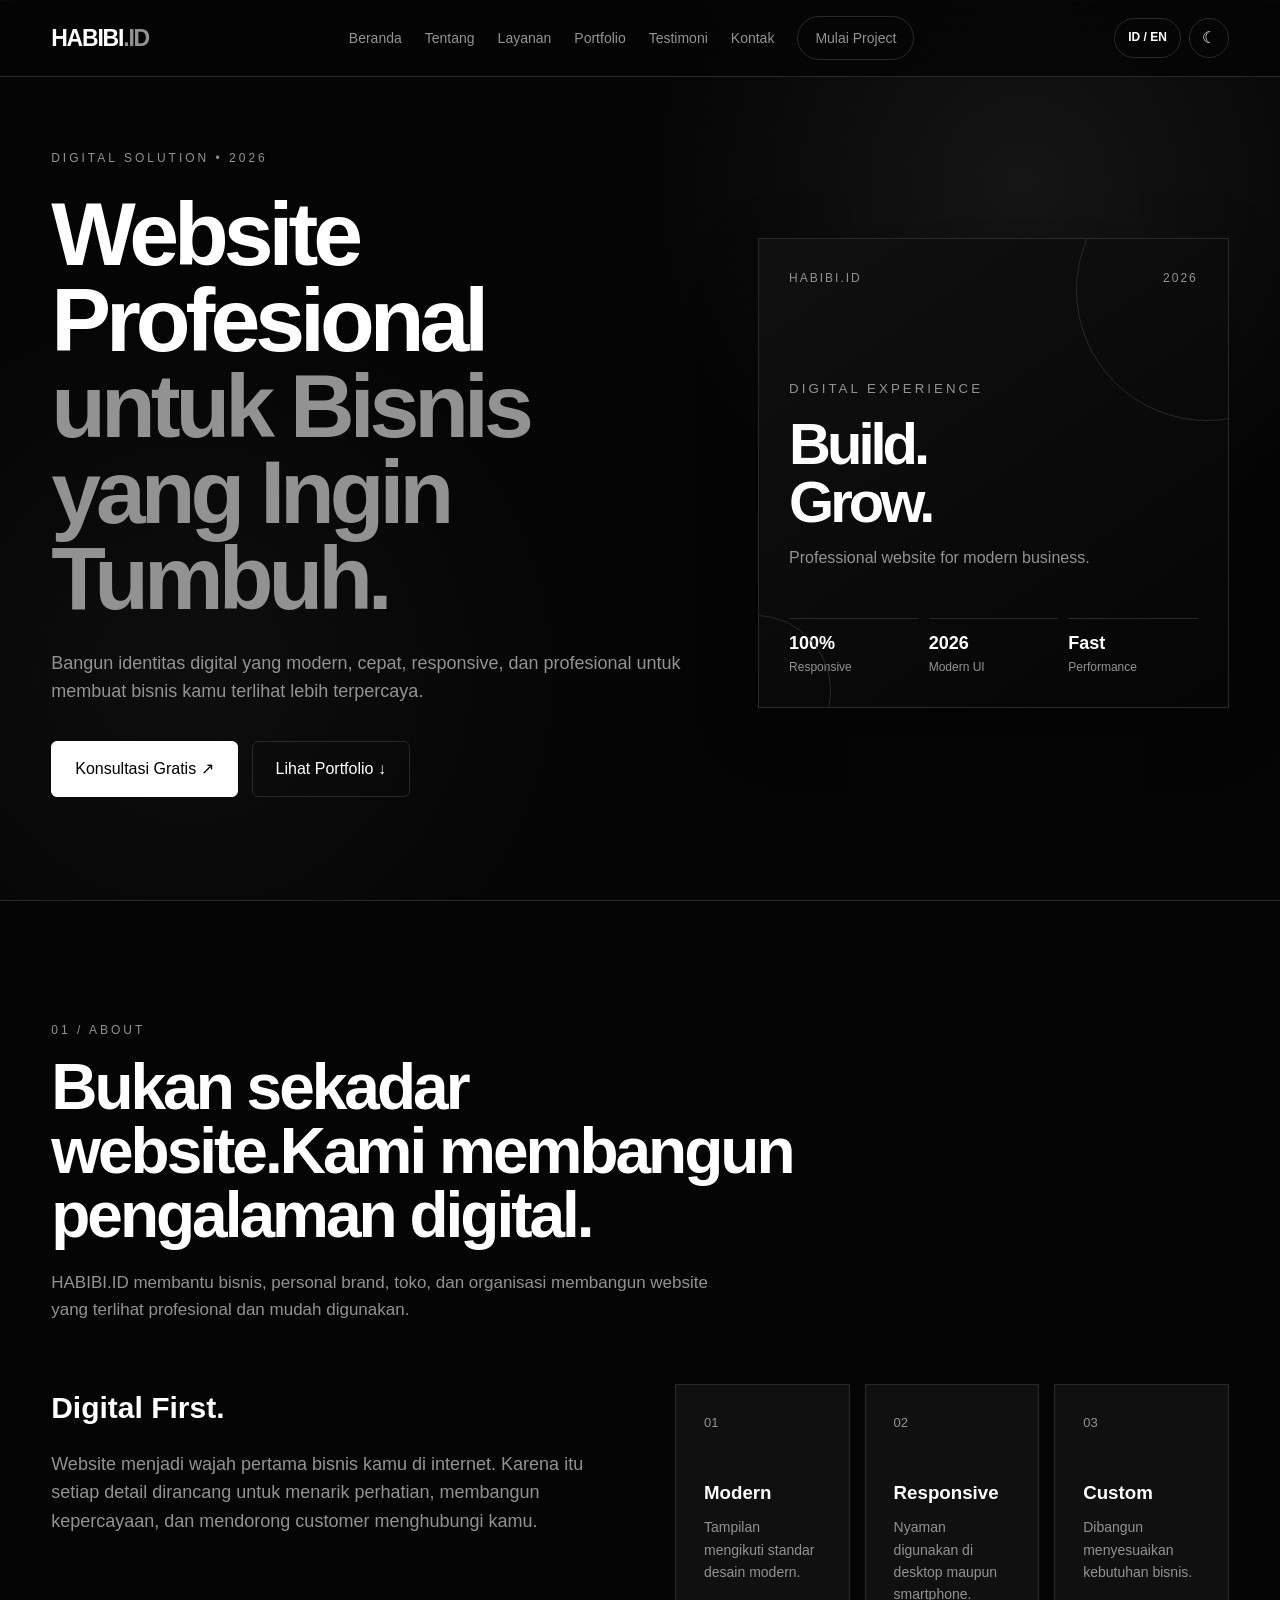
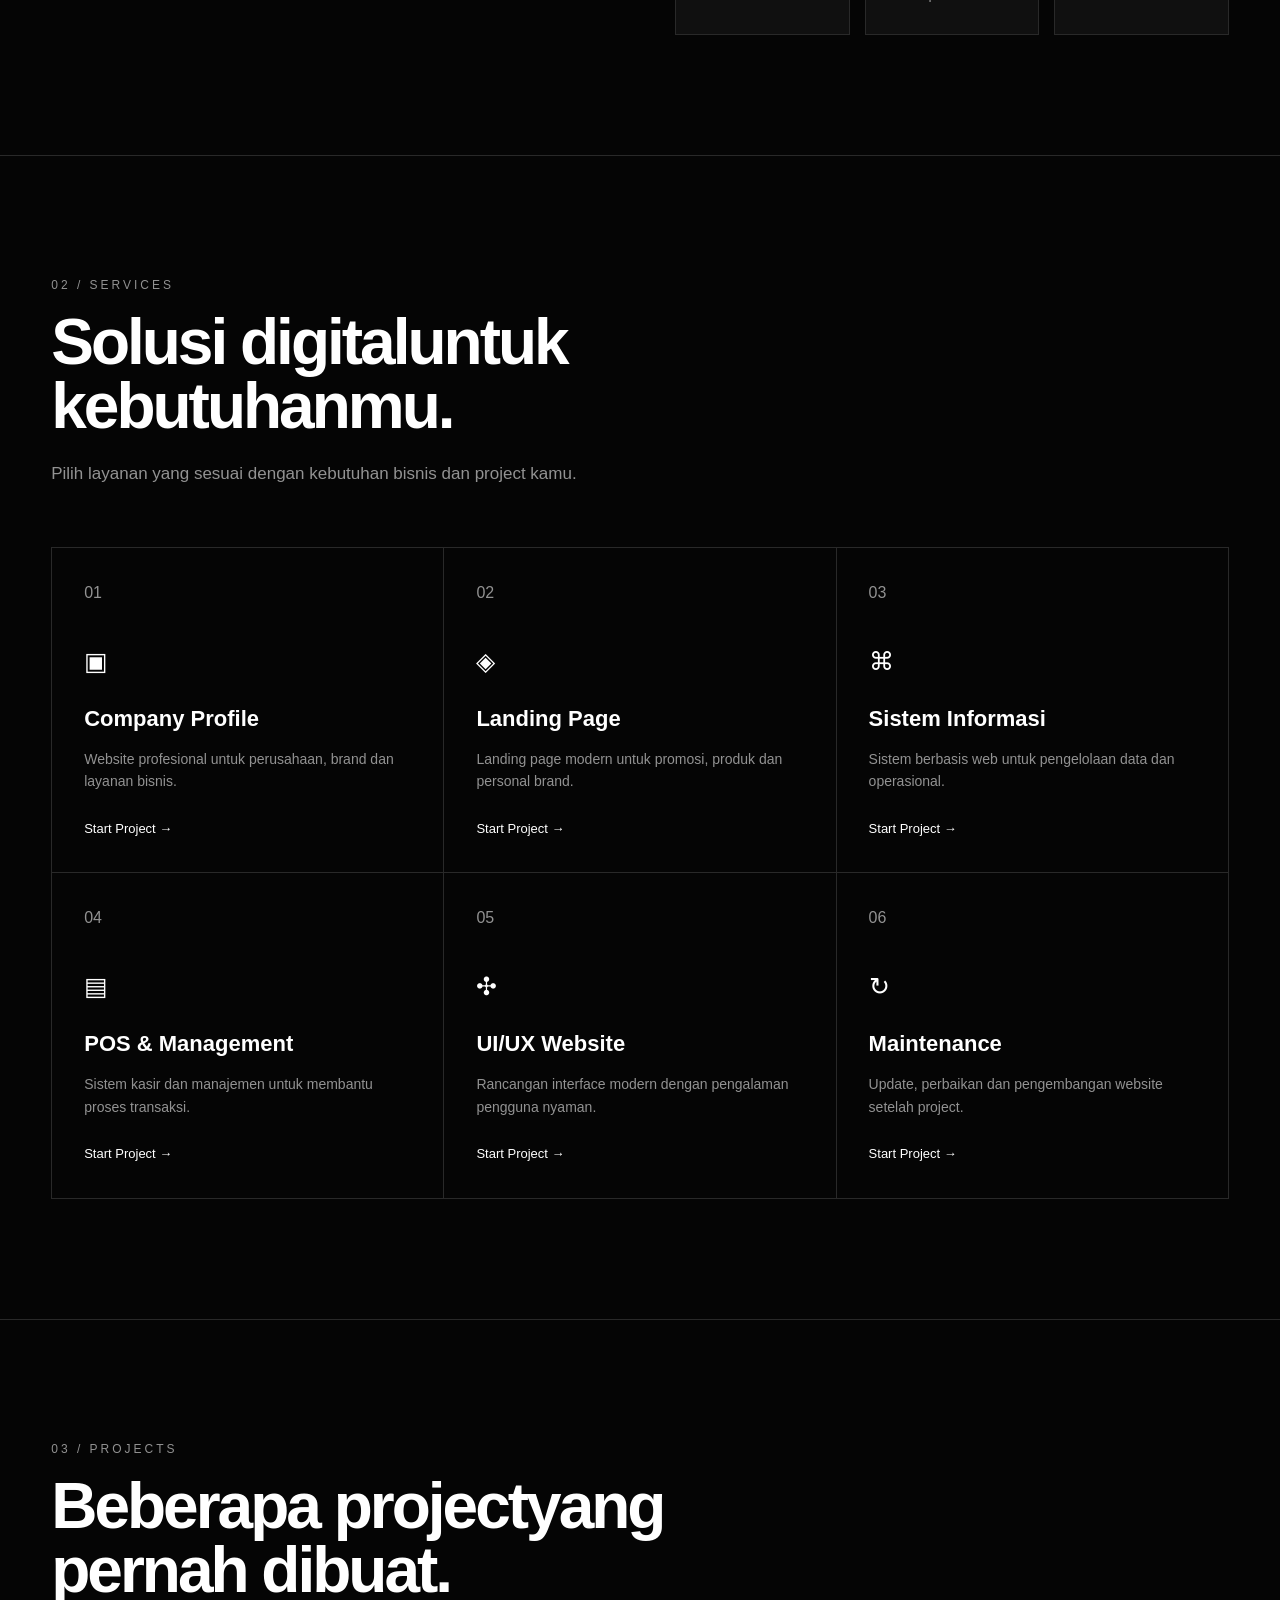
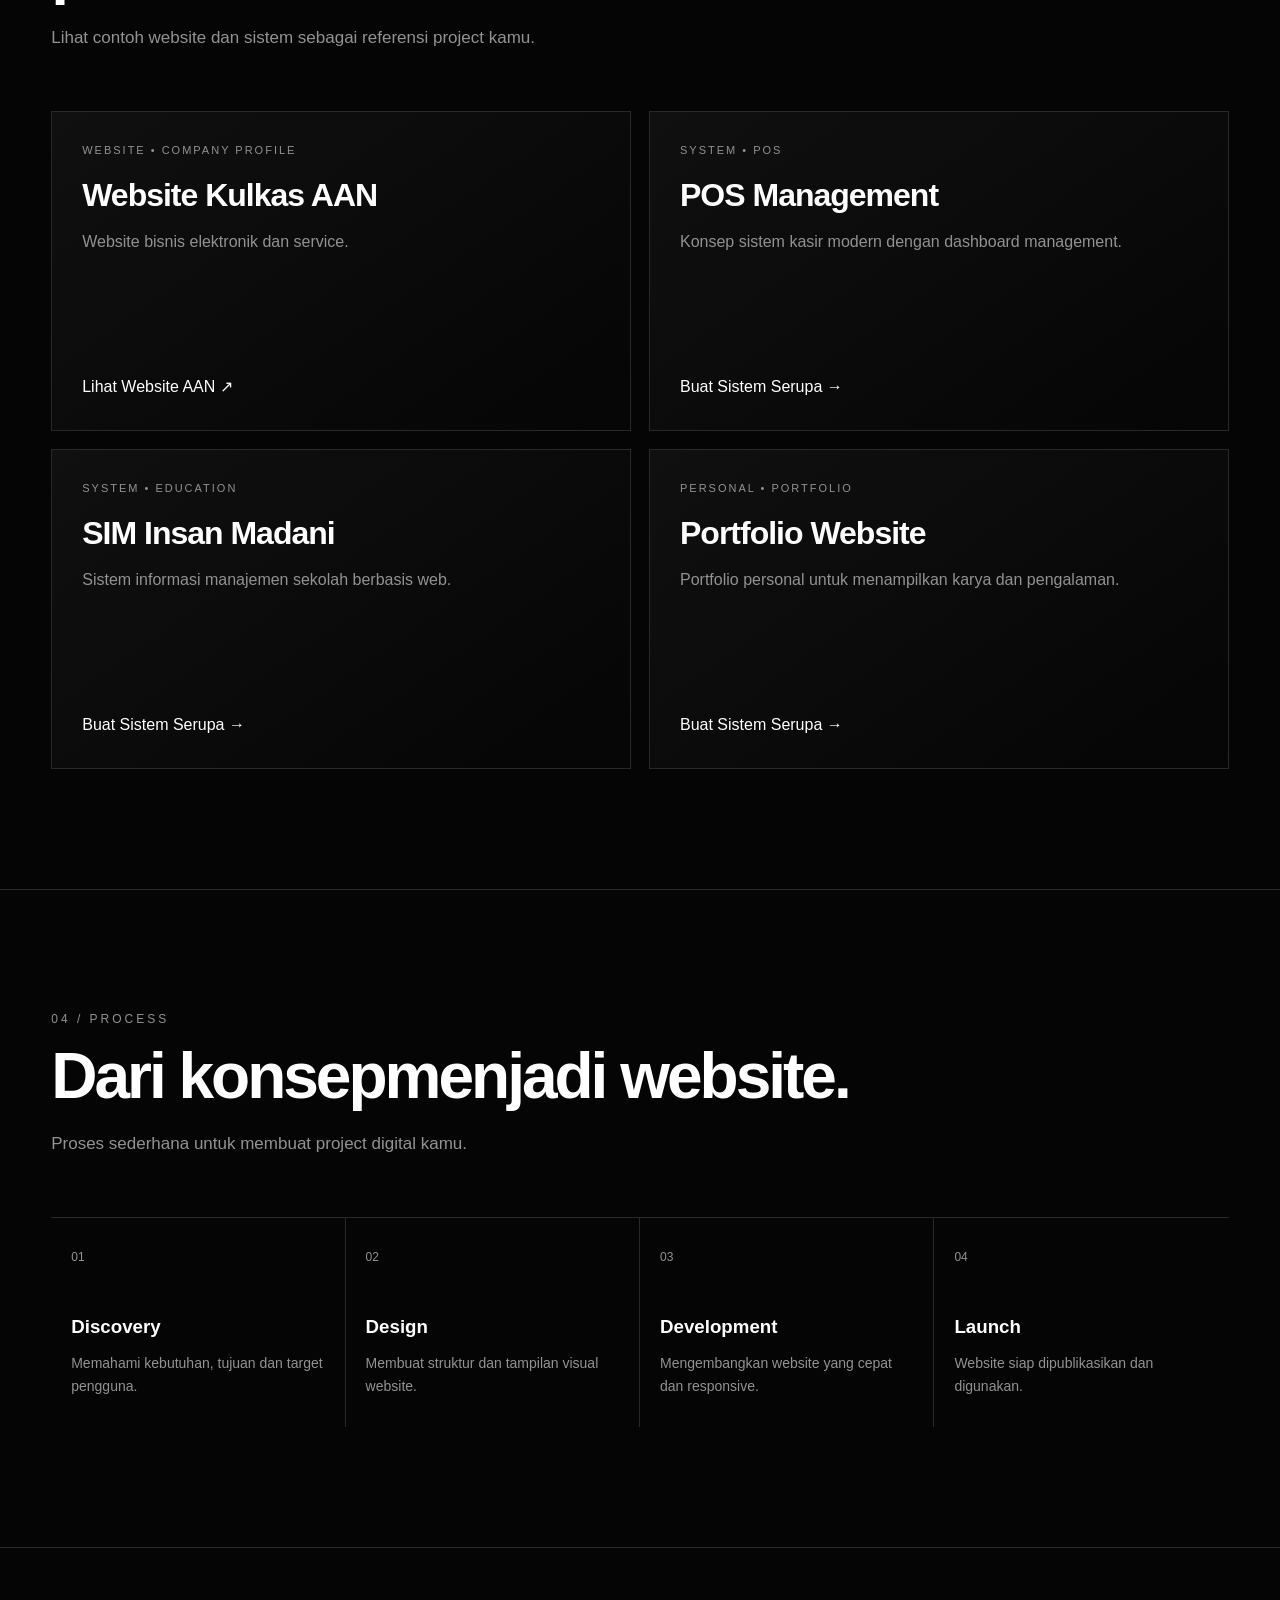
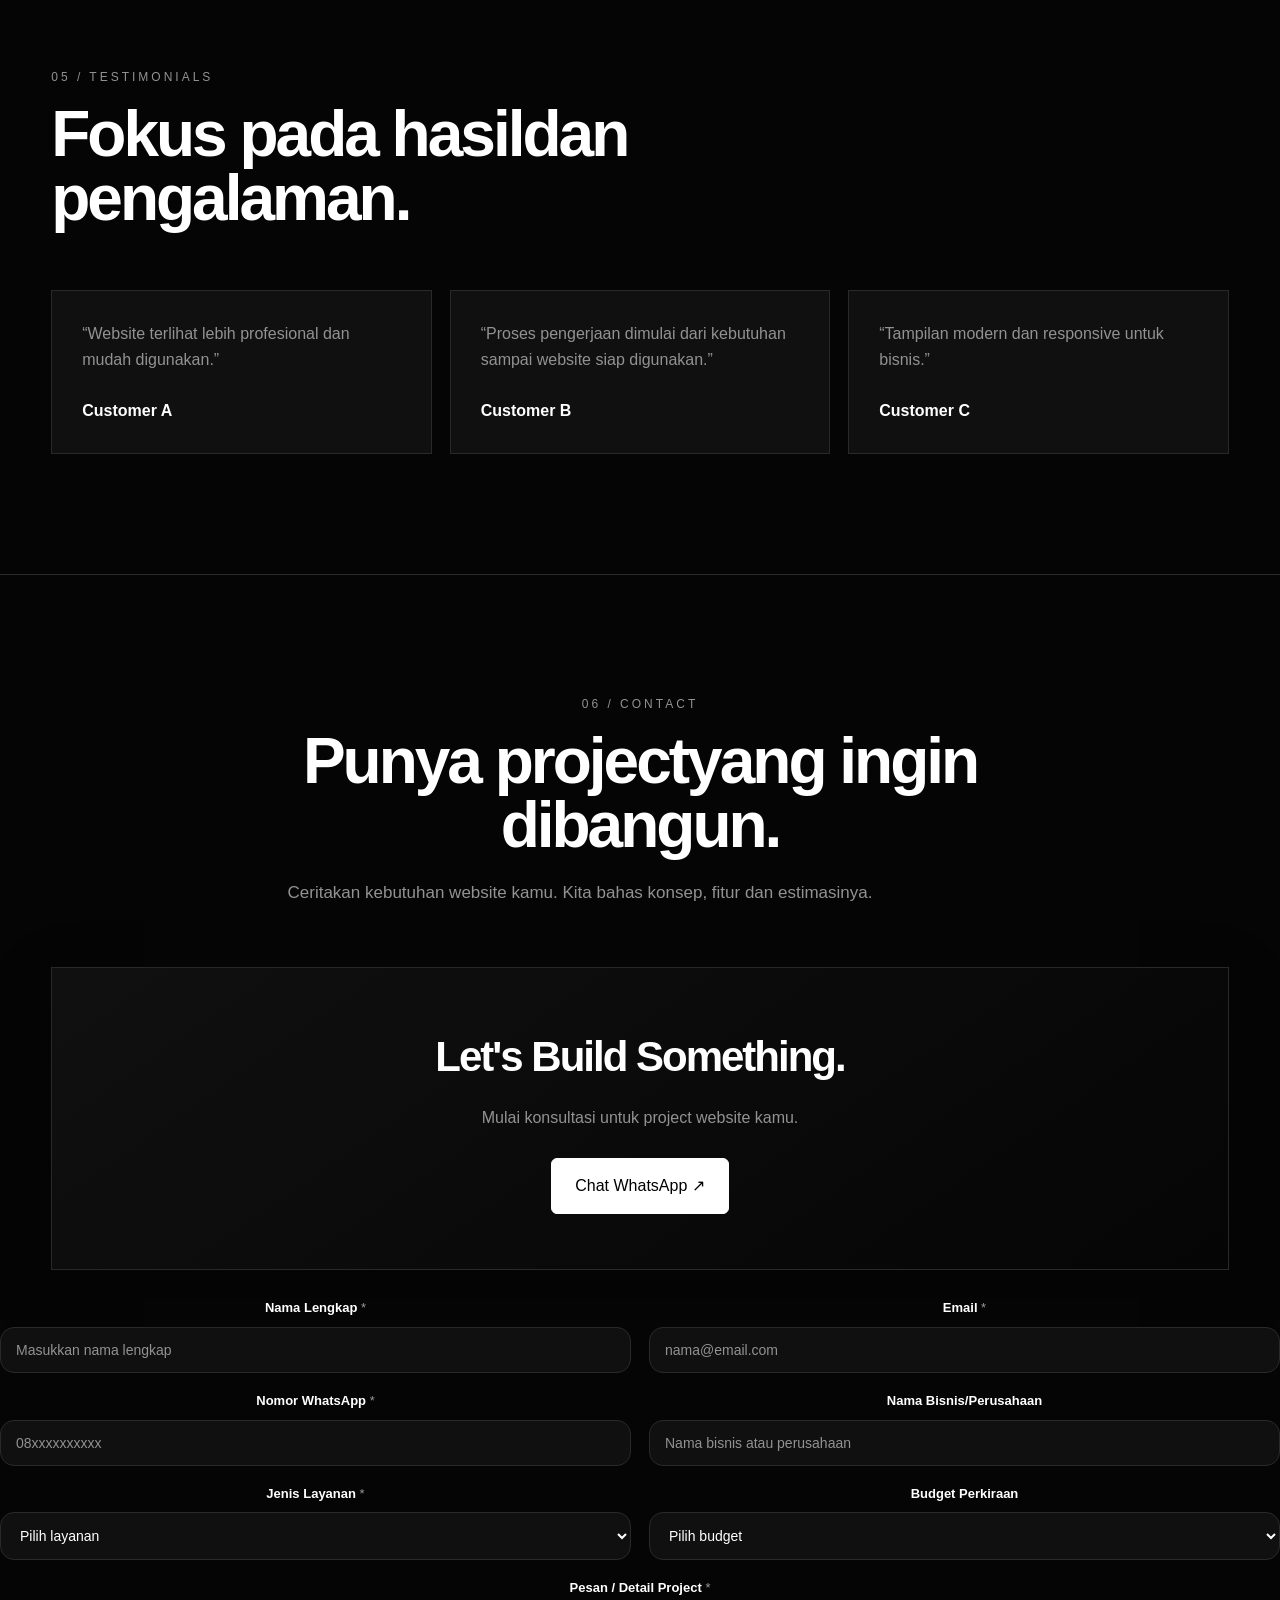
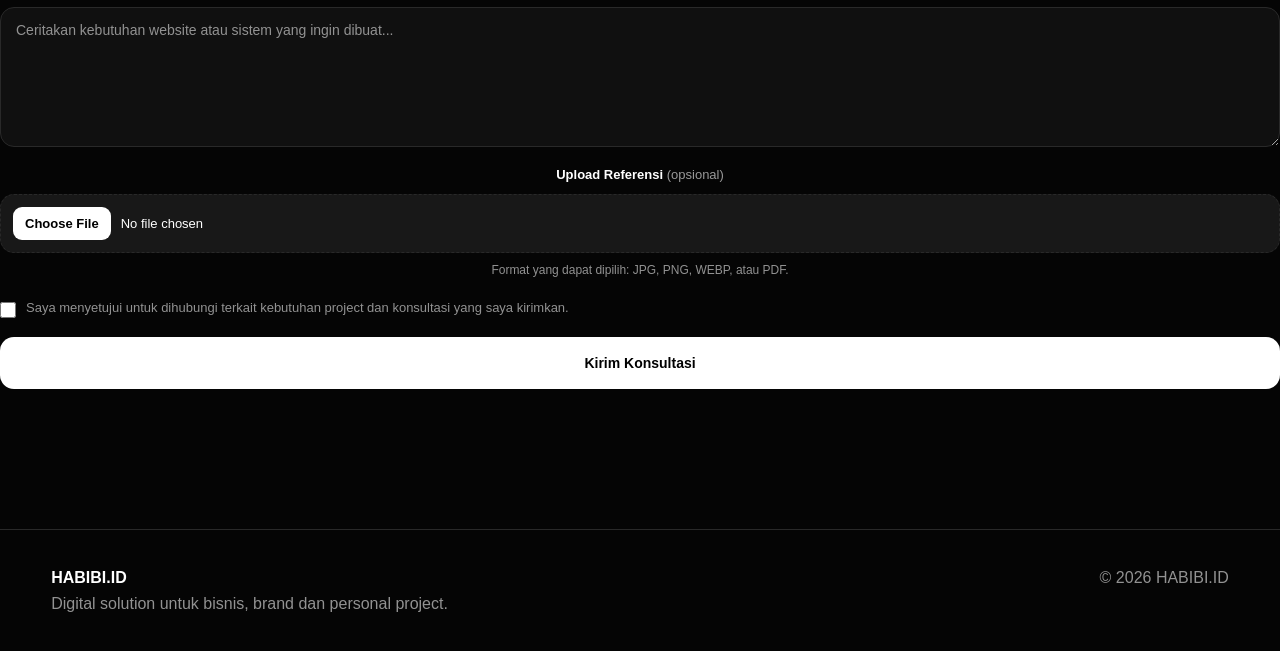
==== commit bd10137e: "Add complete consultation contact form" ====
--- a/index.html
+++ b/index.html
@@ -753,6 +753,153 @@
     }
 }
 </style>
+
+<style id="habibi-contact-form-styles">
+.habibi-contact-form{
+  display:grid;
+  gap:18px;
+  margin-top:28px;
+}
+
+.habibi-form-grid{
+  display:grid;
+  grid-template-columns:repeat(2,minmax(0,1fr));
+  gap:18px;
+}
+
+.habibi-form-group{
+  display:flex;
+  flex-direction:column;
+  gap:8px;
+}
+
+.habibi-form-group.full{
+  grid-column:1 / -1;
+}
+
+.habibi-form-label{
+  font-size:13px;
+  font-weight:700;
+  color:var(--text);
+}
+
+.habibi-form-label span{
+  color:#999;
+  font-weight:500;
+}
+
+.habibi-form-input,
+.habibi-form-select,
+.habibi-form-textarea{
+  width:100%;
+  border:1px solid var(--border);
+  background:var(--card);
+  color:var(--text);
+  border-radius:14px;
+  padding:14px 15px;
+  font-family:inherit;
+  font-size:14px;
+  outline:none;
+  transition:.2s ease;
+}
+
+.habibi-form-input:focus,
+.habibi-form-select:focus,
+.habibi-form-textarea:focus{
+  border-color:var(--text);
+  box-shadow:0 0 0 3px rgba(128,128,128,.12);
+}
+
+.habibi-form-textarea{
+  min-height:140px;
+  resize:vertical;
+}
+
+.habibi-form-input::placeholder,
+.habibi-form-textarea::placeholder{
+  color:var(--muted);
+}
+
+.habibi-form-file{
+  width:100%;
+  border:1px dashed var(--border);
+  background:var(--soft);
+  color:var(--text);
+  border-radius:14px;
+  padding:12px;
+  font-family:inherit;
+  font-size:13px;
+  cursor:pointer;
+}
+
+.habibi-form-file::file-selector-button{
+  border:0;
+  background:var(--button);
+  color:var(--button-text);
+  border-radius:9px;
+  padding:9px 12px;
+  margin-right:10px;
+  cursor:pointer;
+  font-weight:700;
+}
+
+.habibi-form-consent{
+  display:flex;
+  align-items:flex-start;
+  gap:10px;
+  font-size:13px;
+  line-height:1.6;
+  color:var(--muted);
+}
+
+.habibi-form-consent input{
+  margin-top:4px;
+  accent-color:#111;
+  width:16px;
+  height:16px;
+  flex:none;
+}
+
+.habibi-form-consent a{
+  color:var(--text);
+}
+
+.habibi-form-submit{
+  width:100%;
+  border:0;
+  background:var(--button);
+  color:var(--button-text);
+  border-radius:14px;
+  padding:15px 20px;
+  font-family:inherit;
+  font-size:14px;
+  font-weight:800;
+  cursor:pointer;
+  transition:.2s ease;
+}
+
+.habibi-form-submit:hover{
+  transform:translateY(-1px);
+  opacity:.9;
+}
+
+.habibi-form-note{
+  font-size:12px;
+  color:var(--muted);
+  line-height:1.6;
+}
+
+@media(max-width:700px){
+  .habibi-form-grid{
+    grid-template-columns:1fr;
+  }
+
+  .habibi-form-group.full{
+    grid-column:auto;
+  }
+}
+</style>
+
 </head>
 
 <body>
@@ -1511,6 +1658,165 @@
 </div>
 
 </div>
+
+
+<form class="habibi-contact-form" id="habibiContactForm">
+
+  <div class="habibi-form-grid">
+
+    <div class="habibi-form-group">
+      <label class="habibi-form-label" for="habibiName">
+        Nama Lengkap <span>*</span>
+      </label>
+      <input
+        class="habibi-form-input"
+        type="text"
+        id="habibiName"
+        name="nama"
+        placeholder="Masukkan nama lengkap"
+        autocomplete="name"
+        required
+      >
+    </div>
+
+    <div class="habibi-form-group">
+      <label class="habibi-form-label" for="habibiEmail">
+        Email <span>*</span>
+      </label>
+      <input
+        class="habibi-form-input"
+        type="email"
+        id="habibiEmail"
+        name="email"
+        placeholder="nama@email.com"
+        autocomplete="email"
+        required
+      >
+    </div>
+
+    <div class="habibi-form-group">
+      <label class="habibi-form-label" for="habibiWhatsapp">
+        Nomor WhatsApp <span>*</span>
+      </label>
+      <input
+        class="habibi-form-input"
+        type="tel"
+        id="habibiWhatsapp"
+        name="whatsapp"
+        placeholder="08xxxxxxxxxx"
+        autocomplete="tel"
+        required
+      >
+    </div>
+
+    <div class="habibi-form-group">
+      <label class="habibi-form-label" for="habibiCompany">
+        Nama Bisnis/Perusahaan
+      </label>
+      <input
+        class="habibi-form-input"
+        type="text"
+        id="habibiCompany"
+        name="perusahaan"
+        placeholder="Nama bisnis atau perusahaan"
+        autocomplete="organization"
+      >
+    </div>
+
+    <div class="habibi-form-group">
+      <label class="habibi-form-label" for="habibiService">
+        Jenis Layanan <span>*</span>
+      </label>
+      <select
+        class="habibi-form-select"
+        id="habibiService"
+        name="layanan"
+        required
+      >
+        <option value="">Pilih layanan</option>
+        <option value="Website Company Profile">Website Company Profile</option>
+        <option value="Website Toko Online">Website Toko Online</option>
+        <option value="Sistem Informasi">Sistem Informasi</option>
+        <option value="Website Custom">Website Custom</option>
+        <option value="Maintenance Website">Maintenance Website</option>
+        <option value="Lainnya">Lainnya</option>
+      </select>
+    </div>
+
+    <div class="habibi-form-group">
+      <label class="habibi-form-label" for="habibiBudget">
+        Budget Perkiraan
+      </label>
+      <select
+        class="habibi-form-select"
+        id="habibiBudget"
+        name="budget"
+      >
+        <option value="">Pilih budget</option>
+        <option value="Di bawah Rp1.000.000">Di bawah Rp1.000.000</option>
+        <option value="Rp1.000.000 - Rp3.000.000">Rp1.000.000 - Rp3.000.000</option>
+        <option value="Rp3.000.000 - Rp5.000.000">Rp3.000.000 - Rp5.000.000</option>
+        <option value="Rp5.000.000 - Rp10.000.000">Rp5.000.000 - Rp10.000.000</option>
+        <option value="Di atas Rp10.000.000">Di atas Rp10.000.000</option>
+        <option value="Belum menentukan">Belum menentukan</option>
+      </select>
+    </div>
+
+    <div class="habibi-form-group full">
+      <label class="habibi-form-label" for="habibiMessage">
+        Pesan / Detail Project <span>*</span>
+      </label>
+      <textarea
+        class="habibi-form-textarea"
+        id="habibiMessage"
+        name="pesan"
+        placeholder="Ceritakan kebutuhan website atau sistem yang ingin dibuat..."
+        required
+      ></textarea>
+    </div>
+
+    <div class="habibi-form-group full">
+      <label class="habibi-form-label" for="habibiReference">
+        Upload Referensi <span>(opsional)</span>
+      </label>
+      <input
+        class="habibi-form-file"
+        type="file"
+        id="habibiReference"
+        name="referensi"
+        accept=".jpg,.jpeg,.png,.webp,.pdf"
+      >
+      <div class="habibi-form-note">
+        Format yang dapat dipilih: JPG, PNG, WEBP, atau PDF.
+      </div>
+    </div>
+
+    <div class="habibi-form-group full">
+      <label class="habibi-form-consent">
+        <input
+          type="checkbox"
+          id="habibiConsent"
+          required
+        >
+        <span>
+          Saya menyetujui untuk dihubungi terkait kebutuhan project
+          dan konsultasi yang saya kirimkan.
+        </span>
+      </label>
+    </div>
+
+    <div class="habibi-form-group full">
+      <button
+        type="submit"
+        class="habibi-form-submit"
+      >
+        Kirim Konsultasi
+      </button>
+    </div>
+
+  </div>
+
+</form>
 
 </section>
 
@@ -1982,5 +2288,78 @@
 
 </script>
 
+
+<script id="habibi-contact-form-script">
+(function(){
+
+  const form = document.getElementById("habibiContactForm");
+
+  if (!form) return;
+
+  form.addEventListener("submit", function(event){
+
+    event.preventDefault();
+
+    const name = document.getElementById("habibiName").value.trim();
+    const email = document.getElementById("habibiEmail").value.trim();
+    const whatsapp = document.getElementById("habibiWhatsapp").value.trim();
+    const company = document.getElementById("habibiCompany").value.trim();
+    const service = document.getElementById("habibiService").value;
+    const budget = document.getElementById("habibiBudget").value;
+    const message = document.getElementById("habibiMessage").value.trim();
+    const consent = document.getElementById("habibiConsent").checked;
+    const reference = document.getElementById("habibiReference");
+
+    if (!name || !email || !whatsapp || !service || !message) {
+      alert("Mohon lengkapi semua kolom yang wajib diisi.");
+      return;
+    }
+
+    if (!consent) {
+      alert("Mohon setujui bahwa Anda bersedia dihubungi.");
+      return;
+    }
+
+    let referenceName = "Tidak ada";
+
+    if (reference.files && reference.files.length > 0) {
+      referenceName = reference.files[0].name;
+    }
+
+    /*
+      Nomor tujuan WhatsApp.
+      Jika nomor HABIBI.ID berbeda, cukup ubah angka di bawah.
+    */
+    const targetWhatsApp = "6281934704296";
+
+    const text =
+`Halo HABIBI.ID, saya ingin melakukan konsultasi project.
+
+Nama Lengkap: ${name}
+Email: ${email}
+Nomor WhatsApp: ${whatsapp}
+Nama Bisnis/Perusahaan: ${company || "-"}
+Jenis Layanan: ${service}
+Budget Perkiraan: ${budget || "-"}
+Pesan / Detail Project:
+${message}
+
+Referensi: ${referenceName}
+
+Saya menyetujui untuk dihubungi terkait kebutuhan project ini.`;
+
+    const url =
+      "https://wa.me/" +
+      targetWhatsApp +
+      "?text=" +
+      encodeURIComponent(text);
+
+    window.open(url, "_blank", "noopener,noreferrer");
+
+  });
+
+})();
+</script>
+
 </body>
 </html>
